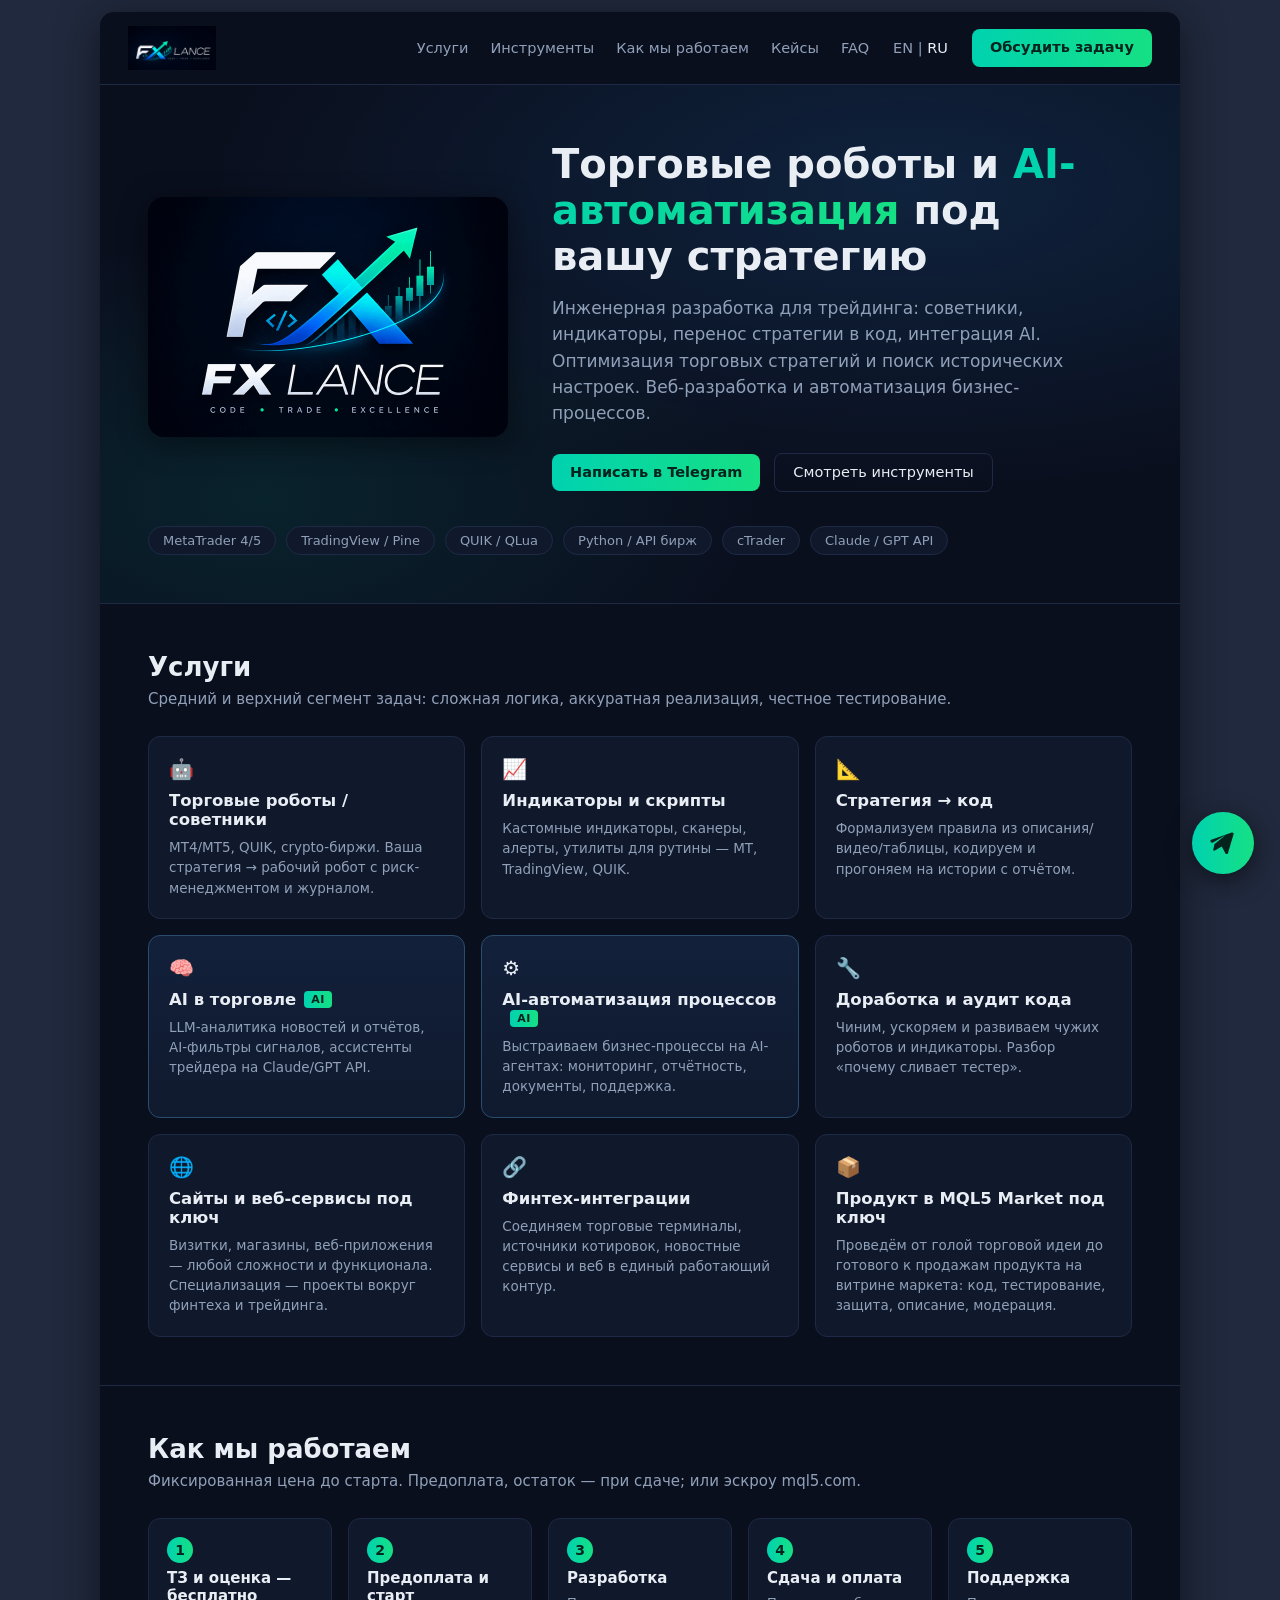
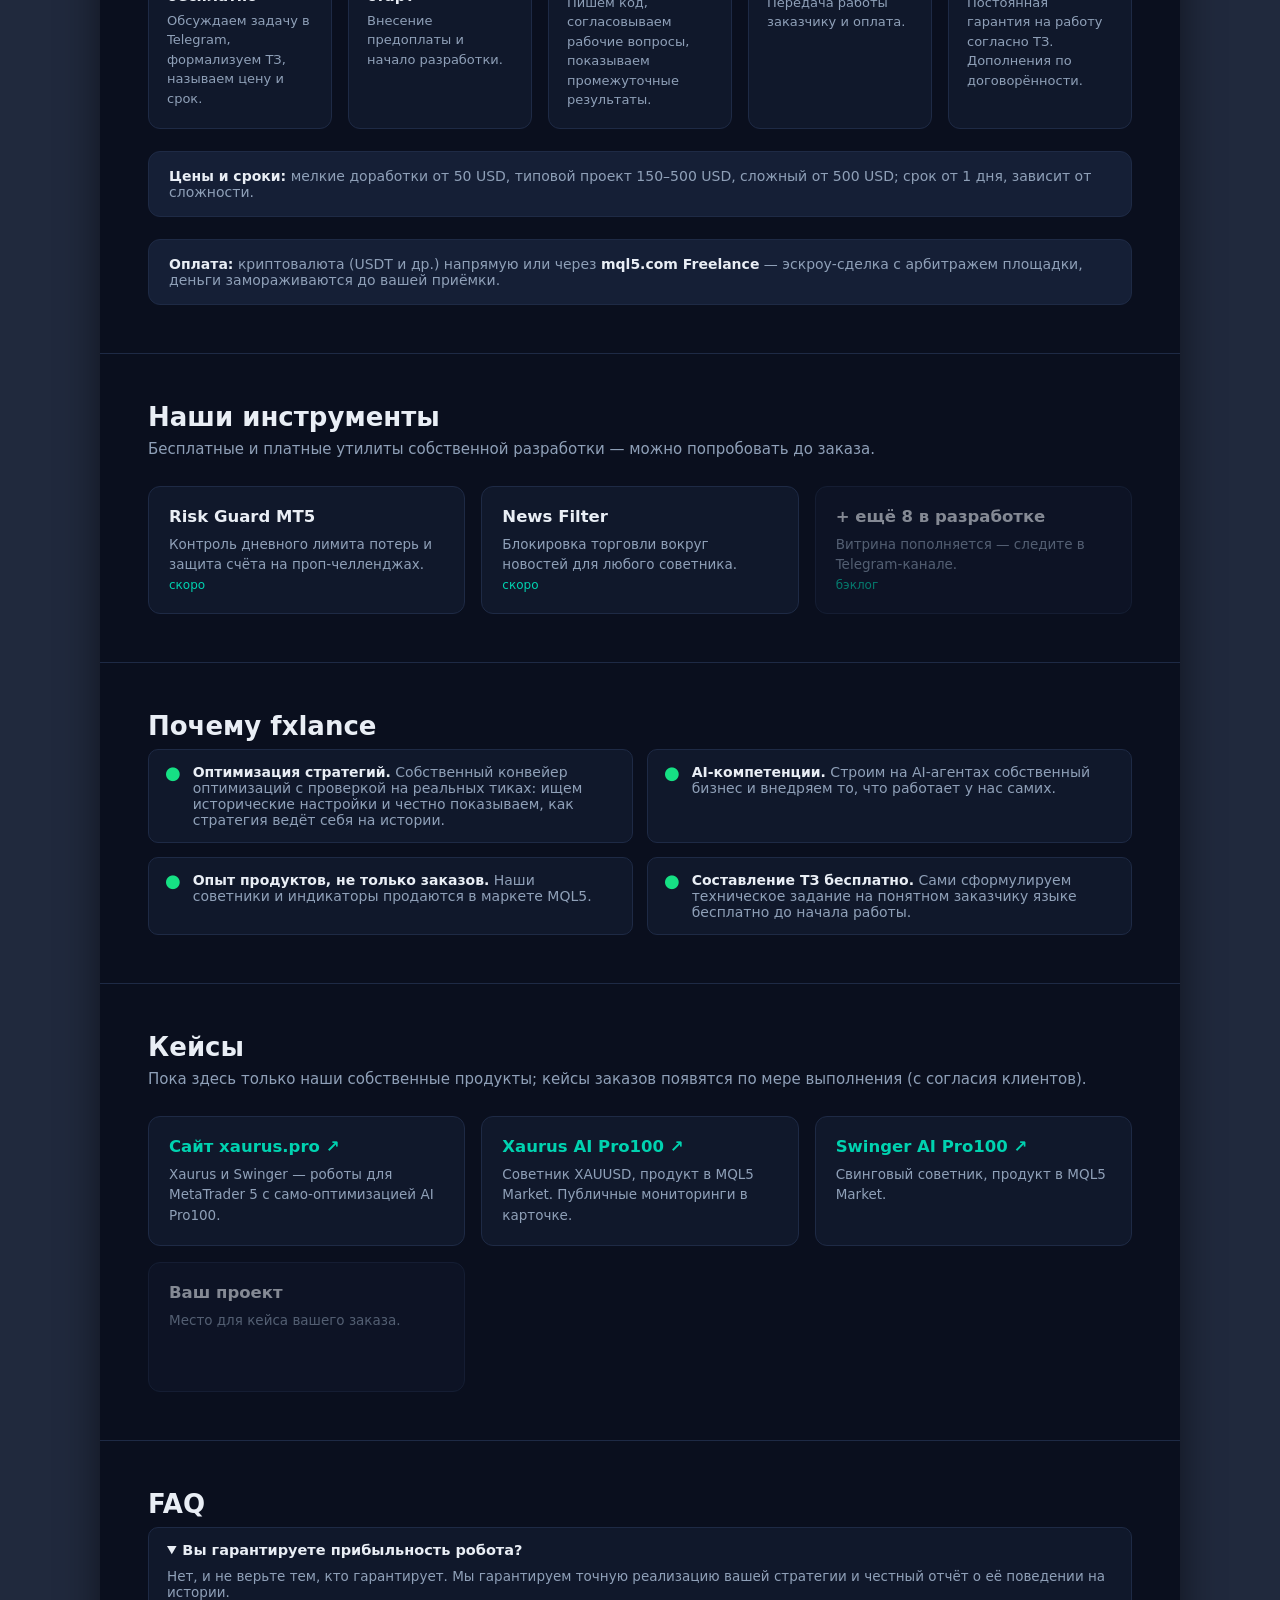
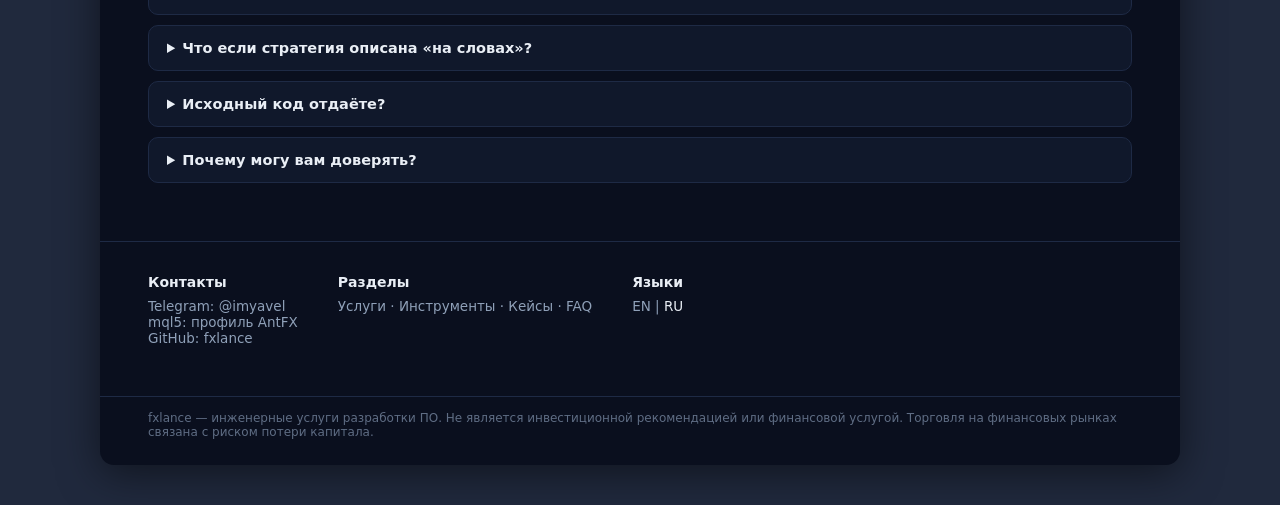
==== ru/index.html @ 9e623f53 "аудит рекламы: «исторические настройки» вместо «прибыльных» (hero, «Почему»), плашка «Цены и сроки» " ====
<!DOCTYPE html>
<html lang="ru">
<head>
<script>try{if(!localStorage.getItem('fxlang'))localStorage.setItem('fxlang','ru')}catch(e){}</script>
<meta charset="utf-8">
<meta name="viewport" content="width=device-width, initial-scale=1">
<title>fxlance — торговые роботы и AI-автоматизация на заказ</title>
<meta name="description" content="Торговые роботы, индикаторы и AI-автоматизация под вашу стратегию: MT4/MT5, TradingView, QUIK, крипто-биржи. Инженерная разработка без обещаний доходности.">
<link rel="canonical" href="https://fxlance.com/ru/">
<link rel="alternate" hreflang="en" href="https://fxlance.com/">
<link rel="alternate" hreflang="ru" href="https://fxlance.com/ru/">
<link rel="alternate" hreflang="x-default" href="https://fxlance.com/">
<meta name="theme-color" content="#0a0f1e">
<meta name="yandex-verification" content="e7edcbcc1769fe52">
<meta name="google-site-verification" content="TstELIMoeyC4cxOtwBai4NsckQEpiSOEqYOMPXTFzWM">

<meta property="og:type" content="website">
<meta property="og:site_name" content="fxlance">
<meta property="og:url" content="https://fxlance.com/ru/">
<meta property="og:title" content="fxlance — торговые роботы и AI-автоматизация на заказ">
<meta property="og:description" content="Торговые роботы, индикаторы и AI-автоматизация под вашу стратегию: MT4/MT5, TradingView, QUIK, крипто-биржи. Инженерная разработка без обещаний доходности.">
<meta property="og:locale" content="ru_RU">
<meta property="og:locale:alternate" content="en_US">
<meta property="og:image" content="https://fxlance.com/assets/og.png">
<meta property="og:image:width" content="1200">
<meta property="og:image:height" content="630">
<meta property="og:image:alt" content="Логотип fxlance — Code • Trade • Excellence">
<meta name="twitter:card" content="summary_large_image">
<meta name="twitter:title" content="fxlance — торговые роботы и AI-автоматизация на заказ">
<meta name="twitter:description" content="Торговые роботы, индикаторы и AI-автоматизация под вашу стратегию: MT4/MT5, TradingView, QUIK, крипто-биржи. Инженерная разработка без обещаний доходности.">
<meta name="twitter:image" content="https://fxlance.com/assets/og.png">

<link rel="icon" href="/favicon.ico" sizes="any">
<link rel="icon" type="image/png" sizes="32x32" href="/assets/favicon-32.png">
<link rel="apple-touch-icon" sizes="180x180" href="/assets/apple-touch-icon.png">
<link rel="stylesheet" href="/css/style.css">
<script type="application/ld+json">
{
 "@context": "https://schema.org",
 "@graph": [
  {
   "@type": "Organization",
   "@id": "https://fxlance.com/#org",
   "name": "fxlance",
   "url": "https://fxlance.com/",
   "logo": "https://fxlance.com/assets/logo_sq.png",
   "sameAs": [
    "https://t.me/imyavel",
    "https://www.mql5.com/en/users/antfx",
    "https://github.com/fxlance"
   ],
   "contactPoint": {
    "@type": "ContactPoint",
    "contactType": "customer support",
    "url": "https://t.me/imyavel",
    "availableLanguage": [
     "en",
     "ru"
    ]
   }
  },
  {
   "@type": "WebSite",
   "@id": "https://fxlance.com/#site",
   "name": "fxlance",
   "url": "https://fxlance.com/ru/",
   "inLanguage": "ru",
   "description": "Торговые роботы, индикаторы и AI-автоматизация под вашу стратегию: MT4/MT5, TradingView, QUIK, крипто-биржи. Инженерная разработка без обещаний доходности.",
   "publisher": {
    "@id": "https://fxlance.com/#org"
   }
  },
  {
   "@type": "FAQPage",
   "mainEntity": [
    {
     "@type": "Question",
     "name": "Вы гарантируете прибыльность робота?",
     "acceptedAnswer": {
      "@type": "Answer",
      "text": "Нет, и не верьте тем, кто гарантирует. Мы гарантируем точную реализацию вашей стратегии и честный отчёт о её поведении на истории."
     }
    },
    {
     "@type": "Question",
     "name": "Что если стратегия описана «на словах»?",
     "acceptedAnswer": {
      "@type": "Answer",
      "text": "Этап формализации входит в бесплатную оценку: превращаем описание в чёткие правила, которые вы подтверждаете до разработки."
     }
    },
    {
     "@type": "Question",
     "name": "Исходный код отдаёте?",
     "acceptedAnswer": {
      "@type": "Answer",
      "text": "В работах по Вашему ТЗ — всегда; в наших готовых продуктах — по договорённости (уточнять заранее)."
     }
    },
    {
     "@type": "Question",
     "name": "Почему могу вам доверять?",
     "acceptedAnswer": {
      "@type": "Answer",
      "text": "Имеется подтверждённая публичная история с отзывами разработки в сервисе mql5.com. Заказы можно проводить через эскроу mql5.com с арбитражем площадки. Плюс публичные продукты в маркете и открытость в телеграм."
     }
    }
   ]
  }
 ]
}
</script>
</head>
<body>

<div class="site">
  <header>
    <a class="logo" href="#top"><img src="/assets/logo_h.png" alt="fxlance" width="400" height="200"></a>
    <nav>
      <a href="#services">Услуги</a>
      <a href="#tools">Инструменты</a>
      <a href="#process">Как мы работаем</a>
      <a href="#cases">Кейсы</a>
      <a href="#faq">FAQ</a>
    </nav>
    <div class="lang"><a href="/" lang="en" hreflang="en">EN</a> | <a class="on" href="/ru/" lang="ru" hreflang="ru">RU</a></div>
    <a class="cta" href="https://t.me/imyavel" target="_blank" rel="noopener">Обсудить задачу</a>
  </header>

  <main>
  <div class="hero" id="top">
    <div class="hrow">
      <img class="hlogo" src="/assets/logo_sq.png" alt="fxlance" width="720" height="480">
      <div>
        <h1>Торговые роботы и <em>AI-автоматизация</em> под вашу стратегию</h1>
        <p>Инженерная разработка для трейдинга: советники, индикаторы, перенос стратегии в код, интеграция AI. Оптимизация торговых стратегий и поиск исторических настроек. Веб-разработка и автоматизация бизнес-процессов.</p>
        <div class="btns">
          <a class="cta" href="https://t.me/imyavel" target="_blank" rel="noopener">Написать в Telegram</a>
          <a class="ghost" href="#tools">Смотреть инструменты</a>
        </div>
      </div>
    </div>
    <div class="plat"><span>MetaTrader 4/5</span><span>TradingView / Pine</span><span>QUIK / QLua</span><span>Python / API бирж</span><span>cTrader</span><span>Claude / GPT API</span></div>
  </div>

  <section id="services">
    <h2>Услуги</h2>
    <p class="sub">Средний и верхний сегмент задач: сложная логика, аккуратная реализация, честное тестирование.</p>
    <div class="grid">
      <div class="card"><span class="ic">🤖</span><h3>Торговые роботы / советники</h3><p>MT4/MT5, QUIK, crypto-биржи. Ваша стратегия → рабочий робот с риск-менеджментом и журналом.</p></div>
      <div class="card"><span class="ic">📈</span><h3>Индикаторы и скрипты</h3><p>Кастомные индикаторы, сканеры, алерты, утилиты для рутины — MT, TradingView, QUIK.</p></div>
      <div class="card"><span class="ic">📐</span><h3>Стратегия → код</h3><p>Формализуем правила из описания/видео/таблицы, кодируем и прогоняем на истории с отчётом.</p></div>
      <div class="card ai"><span class="ic">🧠</span><h3>AI в торговле<span class="tag">AI</span></h3><p>LLM-аналитика новостей и отчётов, AI-фильтры сигналов, ассистенты трейдера на Claude/GPT API.</p></div>
      <div class="card ai"><span class="ic">⚙️</span><h3>AI-автоматизация процессов<span class="tag">AI</span></h3><p>Выстраиваем бизнес-процессы на AI-агентах: мониторинг, отчётность, документы, поддержка.</p></div>
      <div class="card"><span class="ic">🔧</span><h3>Доработка и аудит кода</h3><p>Чиним, ускоряем и развиваем чужих роботов и индикаторы. Разбор «почему сливает тестер».</p></div>
      <div class="card"><span class="ic">🌐</span><h3>Сайты и веб-сервисы под ключ</h3><p>Визитки, магазины, веб-приложения — любой сложности и функционала. Специализация — проекты вокруг финтеха и трейдинга.</p></div>
      <div class="card"><span class="ic">🔗</span><h3>Финтех-интеграции</h3><p>Соединяем торговые терминалы, источники котировок, новостные сервисы и веб в единый работающий контур.</p></div>
      <div class="card"><span class="ic">📦</span><h3>Продукт в MQL5 Market под ключ</h3><p>Проведём от голой торговой идеи до готового к продажам продукта на витрине маркета: код, тестирование, защита, описание, модерация.</p></div>
    </div>
  </section>

  <section id="process">
    <h2>Как мы работаем</h2>
    <p class="sub">Фиксированная цена до старта. Предоплата, остаток — при сдаче; или эскроу mql5.com.</p>
    <div class="steps">
      <div class="step"><span class="n">1</span><b>ТЗ и оценка — бесплатно</b><small>Обсуждаем задачу в Telegram, формализуем ТЗ, называем цену и срок.</small></div>
      <div class="step"><span class="n">2</span><b>Предоплата и старт</b><small>Внесение предоплаты и начало разработки.</small></div>
      <div class="step"><span class="n">3</span><b>Разработка</b><small>Пишем код, согласовываем рабочие вопросы, показываем промежуточные результаты.</small></div>
      <div class="step"><span class="n">4</span><b>Сдача и оплата</b><small>Передача работы заказчику и оплата.</small></div>
      <div class="step"><span class="n">5</span><b>Поддержка</b><small>Постоянная гарантия на работу согласно ТЗ. Дополнения по договорённости.</small></div>
    </div>
    <div class="pay"><b>Цены и сроки:</b> мелкие доработки от 50 USD, типовой проект 150–500 USD, сложный от 500 USD; срок от 1 дня, зависит от сложности.</div>
    <div class="pay"><b>Оплата:</b> криптовалюта (USDT и др.) напрямую или через <b>mql5.com Freelance</b> — эскроу-сделка с арбитражем площадки, деньги замораживаются до вашей приёмки.</div>
  </section>

  <section class="tools" id="tools">
    <h2>Наши инструменты</h2>
    <p class="sub">Бесплатные и платные утилиты собственной разработки — можно попробовать до заказа.</p>
    <div class="grid">
      <div class="card"><h3>Risk Guard MT5</h3><p>Контроль дневного лимита потерь и защита счёта на проп-челленджах.</p><small>скоро</small></div>
      <div class="card"><h3>News Filter</h3><p>Блокировка торговли вокруг новостей для любого советника.</p><small>скоро</small></div>
      <div class="card soon"><h3>+ ещё 8 в разработке</h3><p>Витрина пополняется — следите в Telegram-канале.</p><small>бэклог</small></div>
    </div>
  </section>

  <section id="why">
    <h2>Почему fxlance</h2>
    <div class="why">
      <div><span class="dot">●</span><span><b>Оптимизация стратегий.</b> Собственный конвейер оптимизаций с проверкой на реальных тиках: ищем исторические настройки и честно показываем, как стратегия ведёт себя на истории.</span></div>
      <div><span class="dot">●</span><span><b>AI-компетенции.</b> Строим на AI-агентах собственный бизнес и внедряем то, что работает у нас самих.</span></div>
      <div><span class="dot">●</span><span><b>Опыт продуктов, не только заказов.</b> Наши советники и индикаторы продаются в маркете MQL5.</span></div>
      <div><span class="dot">●</span><span><b>Составление ТЗ бесплатно.</b> Сами сформулируем техническое задание на понятном заказчику языке бесплатно до начала работы.</span></div>
    </div>
  </section>

  <section id="cases">
    <h2>Кейсы</h2>
    <p class="sub">Пока здесь только наши собственные продукты; кейсы заказов появятся по мере выполнения (с согласия клиентов).</p>
    <div class="grid">
      <div class="card"><h3><a href="https://xaurus.pro/" target="_blank" rel="noopener">Сайт xaurus.pro ↗</a></h3><p>Xaurus и Swinger — роботы для MetaTrader 5 с само-оптимизацией AI Pro100.</p></div>
      <div class="card"><h3><a href="https://www.mql5.com/ru/market/product/187610" target="_blank" rel="noopener">Xaurus AI Pro100 ↗</a></h3><p>Советник XAUUSD, продукт в MQL5 Market. Публичные мониторинги в карточке.</p></div>
      <div class="card"><h3><a href="https://www.mql5.com/ru/market/product/187748" target="_blank" rel="noopener">Swinger AI Pro100 ↗</a></h3><p>Свинговый советник, продукт в MQL5 Market.</p></div>
      <div class="card soon"><h3>Ваш проект</h3><p>Место для кейса вашего заказа.</p></div>
    </div>
  </section>

  <section class="faq" id="faq">
    <h2>FAQ</h2>
    <details open><summary>Вы гарантируете прибыльность робота?</summary><p>Нет, и не верьте тем, кто гарантирует. Мы гарантируем точную реализацию вашей стратегии и честный отчёт о её поведении на истории.</p></details>
    <details><summary>Что если стратегия описана «на словах»?</summary><p>Этап формализации входит в бесплатную оценку: превращаем описание в чёткие правила, которые вы подтверждаете до разработки.</p></details>
    <details><summary>Исходный код отдаёте?</summary><p>В работах по Вашему ТЗ — всегда; в наших готовых продуктах — по договорённости (уточнять заранее).</p></details>
    <details><summary>Почему могу вам доверять?</summary><p>Имеется подтверждённая публичная история с отзывами разработки <a href="https://www.mql5.com/ru/users/antfx/feedbacks" target="_blank" rel="noopener">в сервисе mql5.com</a>. Заказы можно проводить через эскроу mql5.com с арбитражем площадки. Плюс публичные продукты в маркете и открытость в <a href="https://t.me/imyavel" target="_blank" rel="noopener">телеграм</a>.</p></details>
  </section>
  </main>

  <footer>
    <div><b>Контакты</b>Telegram: <a href="https://t.me/imyavel" target="_blank" rel="noopener">@imyavel</a><br>mql5: <a href="https://www.mql5.com/ru/users/antfx" target="_blank" rel="noopener">профиль AntFX</a><br>GitHub: <a href="https://github.com/fxlance" target="_blank" rel="noopener">fxlance</a></div>
    <div><b>Разделы</b><a href="#services">Услуги</a> · <a href="#tools">Инструменты</a> · <a href="#cases">Кейсы</a> · <a href="#faq">FAQ</a></div>
    <div><b>Языки</b><span class="lang"><a href="/" lang="en" hreflang="en">EN</a> | <a class="on" href="/ru/" lang="ru" hreflang="ru">RU</a></span></div>
  </footer>
  <div class="disc">fxlance — инженерные услуги разработки ПО. Не является инвестиционной рекомендацией или финансовой услугой. Торговля на финансовых рынках связана с риском потери капитала.</div>
</div>

<div class="chatpop" id="chatpop" hidden>
  <span class="x" id="chatx">✕</span>
  <b>Обсудить задачу</b>
  <p>Опишите, что хотите автоматизировать, — ответим в Telegram в течение дня. ТЗ и оценка бесплатны.</p>
  <a class="cta" href="https://t.me/imyavel" target="_blank" rel="noopener">Открыть Telegram — @imyavel</a>
</div>
<button type="button" class="chatfab" id="chatfab" aria-label="Написать в Telegram">
  <svg viewBox="0 0 24 24" xmlns="http://www.w3.org/2000/svg"><path d="M2.7 11.2c-1-.4-.9-1.6.1-1.9L20.4 3c.9-.3 1.8.5 1.5 1.4l-4.8 16.3c-.3 1-1.6 1.1-2.1.2l-3.2-5.8-5.9 3.4c-.7.4-1.6-.2-1.4-1l1.1-4.6 9.6-7.7-11.2 6.5-2.3-.5z"/></svg>
</button>
<script>
  var f=document.getElementById('chatfab'),p=document.getElementById('chatpop');
  f.addEventListener('click',function(){p.hidden=!p.hidden});
  document.getElementById('chatx').addEventListener('click',function(){p.hidden=true});
  Array.prototype.forEach.call(document.querySelectorAll('.lang a'),function(a){a.addEventListener('click',function(){try{localStorage.setItem('fxlang',a.hreflang)}catch(e){}a.href=a.getAttribute('href').split('#')[0]+location.hash})});
</script>

<!-- Yandex.Metrika counter -->
<script>
    (function(m,e,t,r,i,k,a){
        m[i]=m[i]||function(){(m[i].a=m[i].a||[]).push(arguments)};
        m[i].l=1*new Date();
        for (var j = 0; j < document.scripts.length; j++) {if (document.scripts[j].src === r) { return; }}
        k=e.createElement(t),a=e.getElementsByTagName(t)[0],k.async=1,k.src=r,a.parentNode.insertBefore(k,a)
    })(window, document, 'script', 'https://mc.yandex.ru/metrika/tag.js', 'ym');

    ym(112996992, 'init', {clickmap:true, trackLinks:true, accurateTrackBounce:true, webvisor:true});
</script>
<noscript><div><img class="ympx" src="https://mc.yandex.ru/watch/112996992" alt="" width="1" height="1"></div></noscript>
<!-- /Yandex.Metrika counter -->

</body>
</html>
---- css/style.css ----
:root{
  --bg:#0a0f1e; --panel:#10182b; --panel2:#151f36; --line:#1e2a45;
  --txt:#e9eef5; --mut:#8fa0b8; --cyan:#00d2b0; --green:#16e084; --blue:#2e9bff;
  --grad:linear-gradient(90deg,#00d2b0,#16e084);
}
*{box-sizing:border-box}
html{scroll-behavior:smooth}
body{margin:0;background:#20293d;font-family:'Segoe UI',system-ui,sans-serif;overflow-x:hidden}
img{max-width:100%}

.site{max-width:1080px;margin:12px auto 40px;background:var(--bg);color:var(--txt);border-radius:14px;overflow:hidden;box-shadow:0 8px 40px rgba(0,0,0,.5)}

header{display:flex;align-items:center;gap:24px;padding:14px 28px;border-bottom:1px solid var(--line)}
header img{height:44px;width:auto;display:block}
header .logo{display:block;line-height:0}
nav{display:flex;gap:22px;margin-left:auto;font-size:14.5px;color:var(--mut)}
nav a{color:var(--mut);text-decoration:none}
nav a:hover{color:var(--txt)}
.lang{white-space:nowrap}
.lang a{color:var(--mut);text-decoration:none}
.lang a.on{color:var(--txt)}
header .lang{font-size:14.5px;color:var(--mut)}
header .lang a:hover{color:var(--txt)}
.cta{display:inline-block;background:var(--grad);color:#04231c;font-weight:700;border:none;border-radius:8px;padding:10px 18px;font-size:14.5px;line-height:1.2;cursor:pointer;white-space:nowrap;text-decoration:none;font-family:inherit}
.cta:hover{filter:brightness(1.06)}

.hero{padding:56px 48px 48px;background:
  radial-gradient(700px 300px at 75% 20%,rgba(46,155,255,.14),transparent),
  radial-gradient(500px 260px at 15% 80%,rgba(0,210,176,.10),transparent);
  scroll-margin-top:0}
.hrow{display:flex;gap:44px;align-items:center}
.hlogo{width:360px;max-width:38%;height:auto;border-radius:16px;box-shadow:0 6px 30px rgba(0,0,0,.45)}
.hero h1{font-size:40px;line-height:1.15;margin:0 0 16px;max-width:640px}
.hero h1 em{font-style:normal;background:var(--grad);-webkit-background-clip:text;background-clip:text;color:transparent}
.hero p{color:var(--mut);font-size:17px;max-width:560px;margin:0 0 26px;line-height:1.55}
.hero .btns{display:flex;gap:14px;align-items:center}
.ghost{display:inline-block;background:none;border:1px solid var(--line);color:var(--txt);border-radius:8px;padding:10px 18px;font-size:14.5px;line-height:1.2;cursor:pointer;text-decoration:none;font-family:inherit}
.ghost:hover{border-color:var(--cyan);color:var(--cyan)}
.plat{display:flex;gap:10px;margin-top:34px;flex-wrap:wrap}
.plat span{border:1px solid var(--line);background:var(--panel);color:var(--mut);border-radius:999px;padding:6px 14px;font-size:13px}

section{padding:48px;border-top:1px solid var(--line);scroll-margin-top:8px}
h2{font-size:26px;margin:0 0 8px}
.sub{color:var(--mut);font-size:15px;margin:0 0 28px}
.grid{display:grid;grid-template-columns:repeat(3,1fr);gap:16px}
.card{background:var(--panel);border:1px solid var(--line);border-radius:12px;padding:20px}
.card h3{font-size:16.5px;margin:0 0 8px}
.card p{color:var(--mut);font-size:13.5px;margin:0;line-height:1.5}
.card .ic{font-size:20px;margin-bottom:10px;display:block}
.card h3 a{color:var(--cyan);text-decoration:none}
.card.ai{border-color:#2a4d6e;background:linear-gradient(180deg,#12203a,#101a2e)}
.tag{display:inline-block;font-size:11px;font-weight:700;letter-spacing:.5px;color:#04231c;background:var(--grad);border-radius:4px;padding:2px 7px;margin-left:8px;vertical-align:2px}

.steps{display:grid;grid-template-columns:repeat(5,1fr);gap:16px}
.step{background:var(--panel);border:1px solid var(--line);border-radius:12px;padding:18px}
.step b{display:block;font-size:15px;margin:6px 0 6px}
.step small{color:var(--mut);font-size:13px;line-height:1.5;display:block}
.n{width:26px;height:26px;border-radius:50%;background:var(--grad);color:#04231c;font-weight:800;font-size:14px;display:flex;align-items:center;justify-content:center}
.pay{margin-top:22px;background:var(--panel2);border:1px solid var(--line);border-radius:12px;padding:16px 20px;font-size:14px;color:var(--mut)}
.pay b{color:var(--txt)}

.tools .card small{color:var(--cyan);font-size:12px}
.soon{opacity:.55}

.why{display:grid;grid-template-columns:repeat(2,1fr);gap:14px}
.why div{display:flex;gap:12px;align-items:flex-start;background:var(--panel);border:1px solid var(--line);border-radius:10px;padding:14px 16px;font-size:14px;color:var(--mut)}
.why b{color:var(--txt)}
.why .dot{color:var(--green);font-size:18px;line-height:1}

.faq details{border:1px solid var(--line);border-radius:10px;background:var(--panel);margin-bottom:10px;padding:14px 18px;font-size:14.5px}
.faq summary{cursor:pointer;font-weight:600}
.faq p{color:var(--mut);font-size:13.5px;margin:10px 0 0}
.faq a{color:var(--cyan)}

footer{padding:32px 48px;border-top:1px solid var(--line);display:flex;gap:40px;flex-wrap:wrap;color:var(--mut);font-size:13.5px}
footer b{color:var(--txt);display:block;margin-bottom:8px;font-size:14px}
footer a{color:var(--mut);text-decoration:none;border-bottom:1px solid transparent}
footer a:hover{color:var(--cyan);border-bottom-color:var(--cyan)}
.disc{margin-top:18px;font-size:12px;color:#5f6d84;border-top:1px solid var(--line);padding:14px 48px 26px}

.chatfab{position:fixed;right:26px;bottom:26px;width:62px;height:62px;border-radius:50%;background:var(--grad);display:flex;align-items:center;justify-content:center;cursor:pointer;border:none;box-shadow:0 6px 24px rgba(0,0,0,.55);z-index:60}
.chatfab:hover{transform:scale(1.06)}
.chatfab svg{width:28px;height:28px;fill:#04231c;margin-left:-3px}
.chatpop{position:fixed;right:26px;bottom:102px;width:290px;background:var(--panel2);border:1px solid var(--line);border-radius:14px;padding:20px;z-index:60;box-shadow:0 10px 40px rgba(0,0,0,.6);color:var(--txt)}
.chatpop b{font-size:15.5px}
.chatpop p{color:var(--mut);font-size:13.5px;margin:8px 0 14px;line-height:1.5}
.chatpop a.cta{display:block;text-align:center;text-decoration:none}
.chatpop .x{position:absolute;top:10px;right:14px;color:var(--mut);cursor:pointer;font-size:16px}

.ympx{position:absolute;left:-9999px}

@media (min-width:761px){
  #cases .grid{grid-auto-rows:1fr}
}
@media (max-width:1120px){
  .site{margin:12px 12px 40px}
}
@media (max-width:980px){
  .grid{grid-template-columns:repeat(2,1fr)}
  .steps{grid-template-columns:repeat(2,1fr)}
  .hero{padding:44px 32px 36px}
  section{padding:36px 32px}
  footer{padding:28px 32px}
  .disc{padding:14px 32px 24px}
  .hero h1{font-size:34px}
}
@media (max-width:860px){
  nav{display:none}
  header .lang{margin-left:auto}
  header .lang+.cta{margin-left:0}
}
@media (max-width:760px){
  .site{margin:0;border-radius:0}
  header{padding:12px 16px;gap:12px}
  header img{height:34px}
  nav{display:none}
  header .lang{margin-left:auto;font-size:14px}
  header .lang+.cta{margin-left:0}
  .cta{margin-left:auto;padding:9px 14px;font-size:14px}
  .hero{padding:28px 16px 30px}
  .hrow{flex-direction:column;align-items:flex-start;gap:22px}
  .hlogo{width:240px;max-width:72%}
  .hero h1{font-size:27px}
  .hero p{font-size:15.5px}
  .hero .btns{flex-wrap:wrap}
  .hero .btns .cta{margin-left:0}
  .plat{margin-top:26px}
  section{padding:30px 16px}
  h2{font-size:22px}
  .grid,.steps,.why{grid-template-columns:1fr}
  footer{padding:24px 16px;gap:22px}
  .disc{padding:14px 16px 88px}
  .chatfab{right:16px;bottom:16px;width:54px;height:54px}
  .chatfab svg{width:25px;height:25px}
  .chatpop{right:16px;bottom:82px;width:min(290px,calc(100vw - 32px))}
}
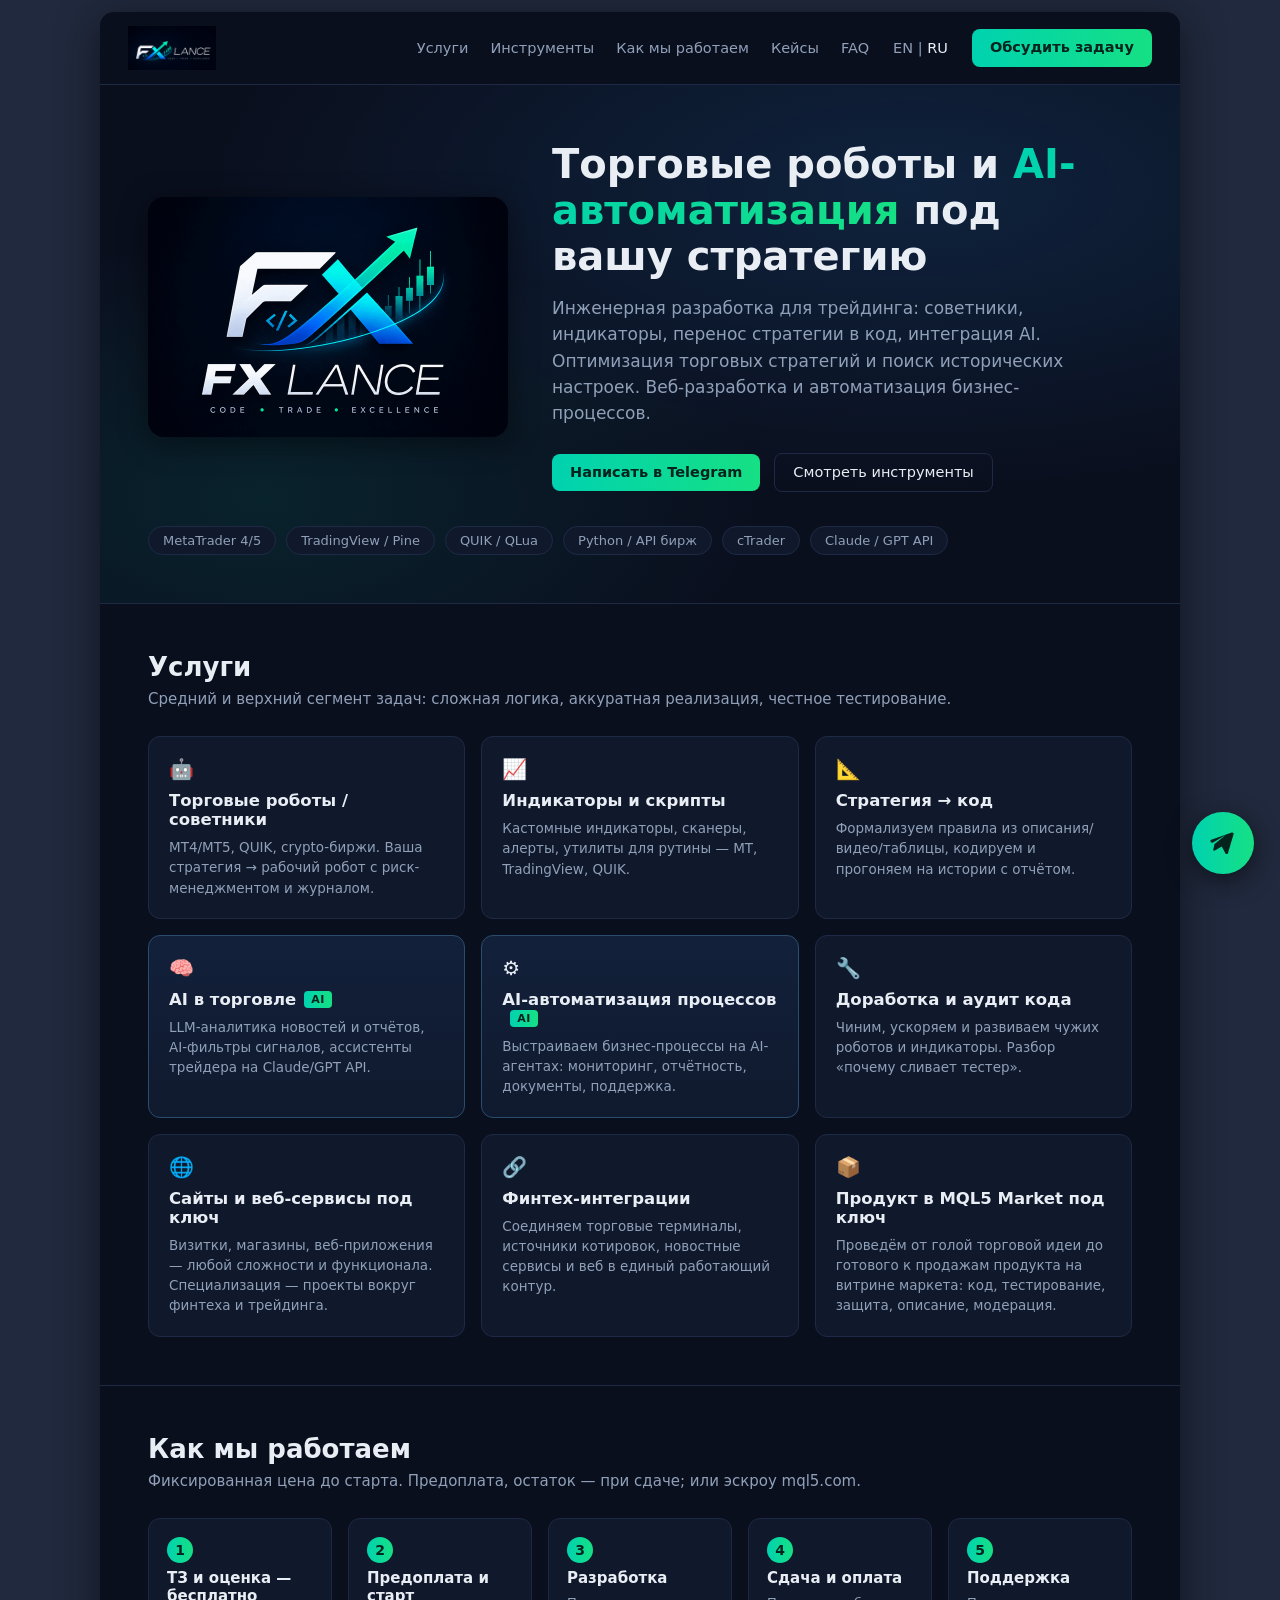
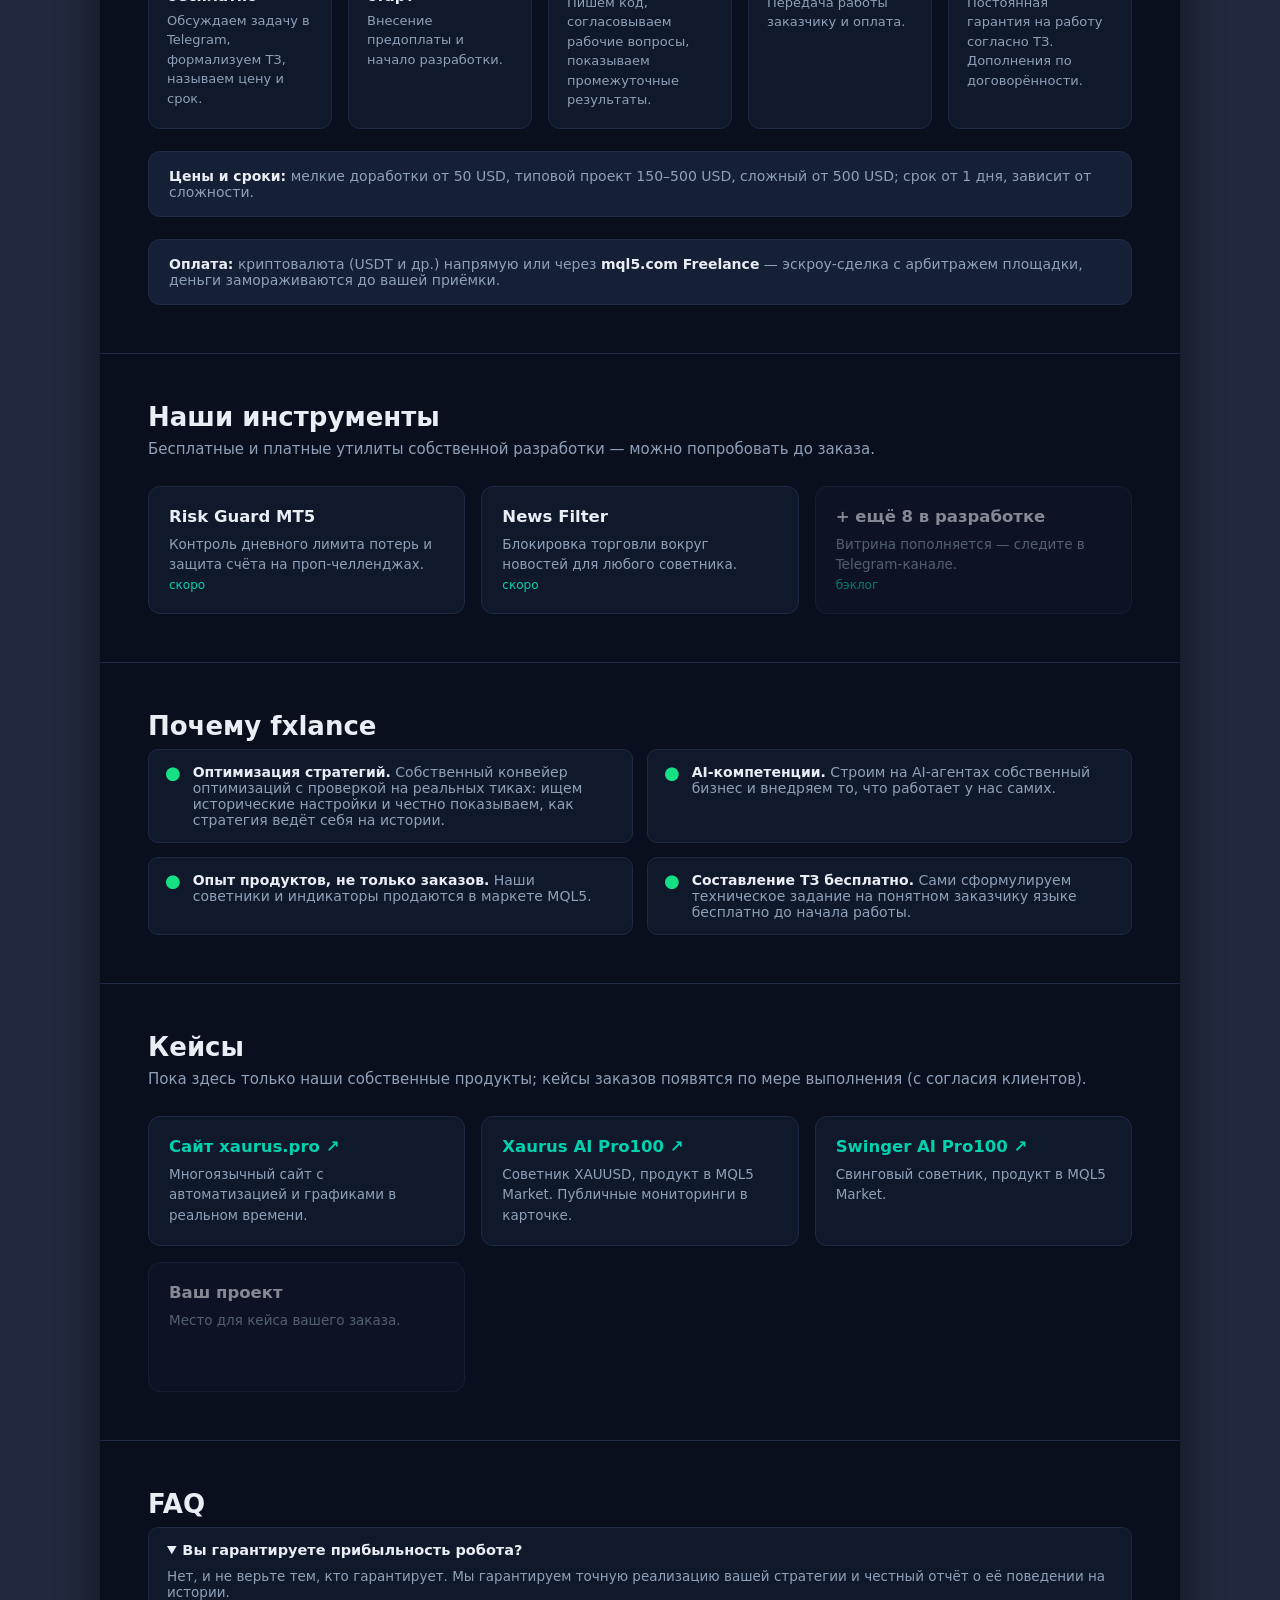
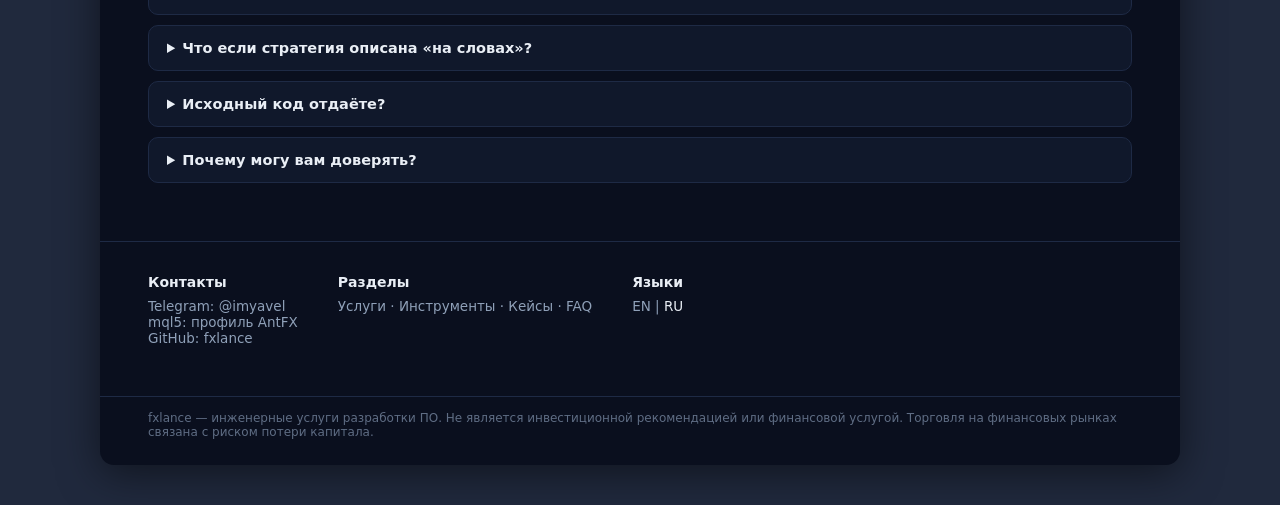
==== commit d1a18b94: "кейсы: описание сайта xaurus.pro — многоязычный сайт с автоматизацией и графиками в реальном времени" ====
--- a/ru/index.html
+++ b/ru/index.html
@@ -197,7 +197,7 @@
     <h2>Кейсы</h2>
     <p class="sub">Пока здесь только наши собственные продукты; кейсы заказов появятся по мере выполнения (с согласия клиентов).</p>
     <div class="grid">
-      <div class="card"><h3><a href="https://xaurus.pro/" target="_blank" rel="noopener">Сайт xaurus.pro ↗</a></h3><p>Xaurus и Swinger — роботы для MetaTrader 5 с само-оптимизацией AI Pro100.</p></div>
+      <div class="card"><h3><a href="https://xaurus.pro/" target="_blank" rel="noopener">Сайт xaurus.pro ↗</a></h3><p>Многоязычный сайт с автоматизацией и графиками в реальном времени.</p></div>
       <div class="card"><h3><a href="https://www.mql5.com/ru/market/product/187610" target="_blank" rel="noopener">Xaurus AI Pro100 ↗</a></h3><p>Советник XAUUSD, продукт в MQL5 Market. Публичные мониторинги в карточке.</p></div>
       <div class="card"><h3><a href="https://www.mql5.com/ru/market/product/187748" target="_blank" rel="noopener">Swinger AI Pro100 ↗</a></h3><p>Свинговый советник, продукт в MQL5 Market.</p></div>
       <div class="card soon"><h3>Ваш проект</h3><p>Место для кейса вашего заказа.</p></div>
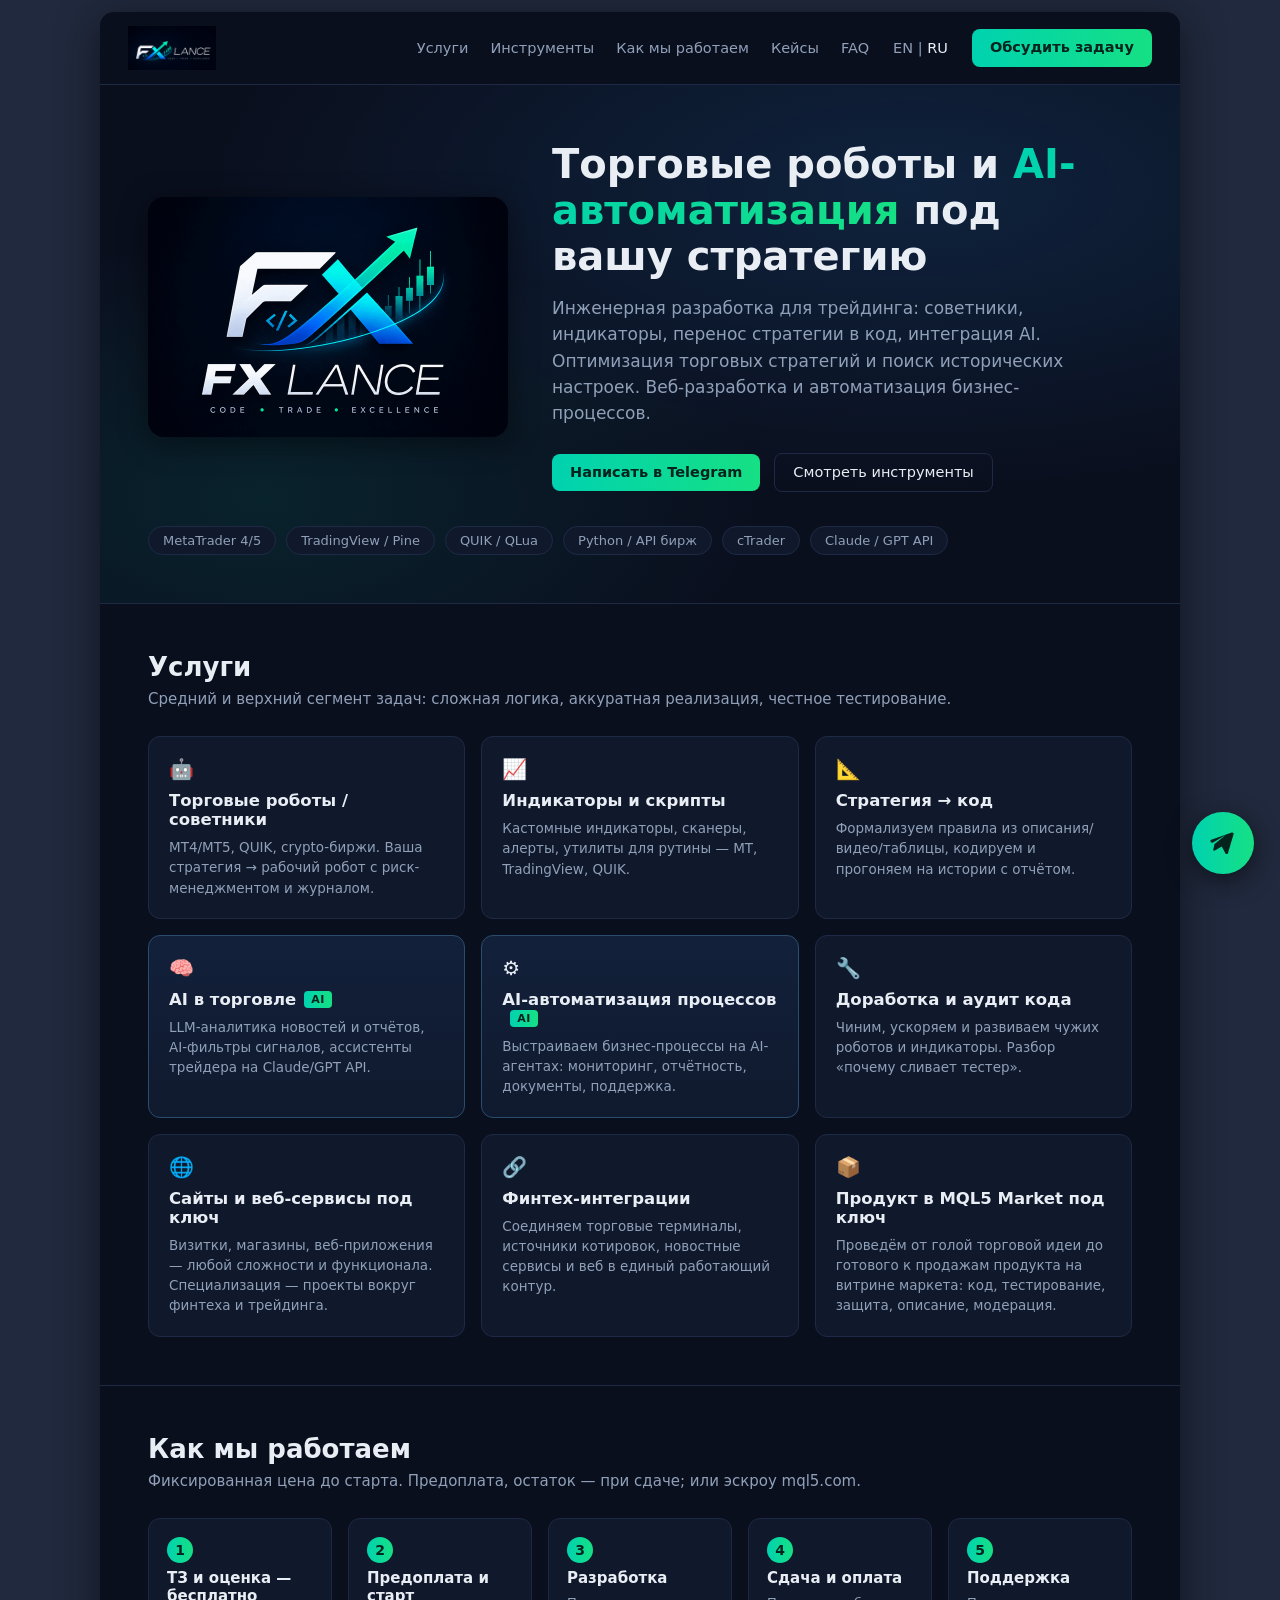
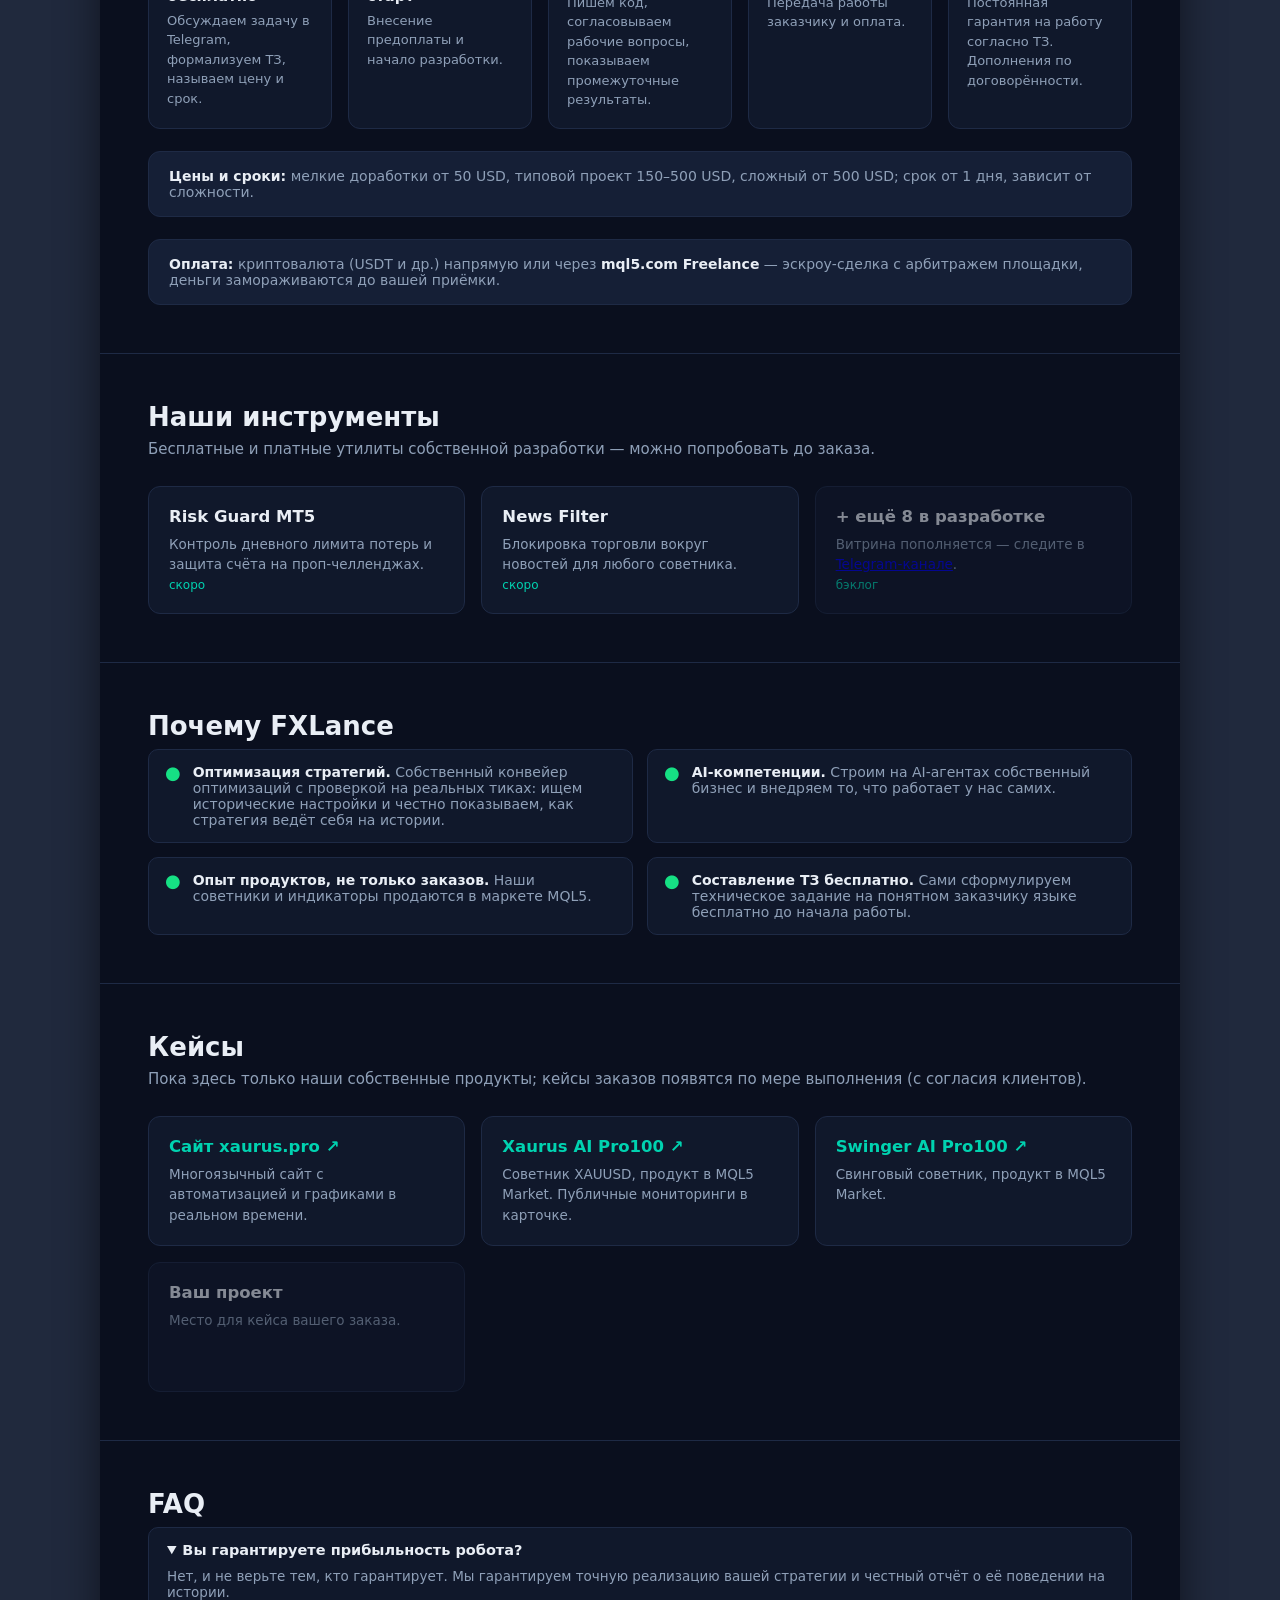
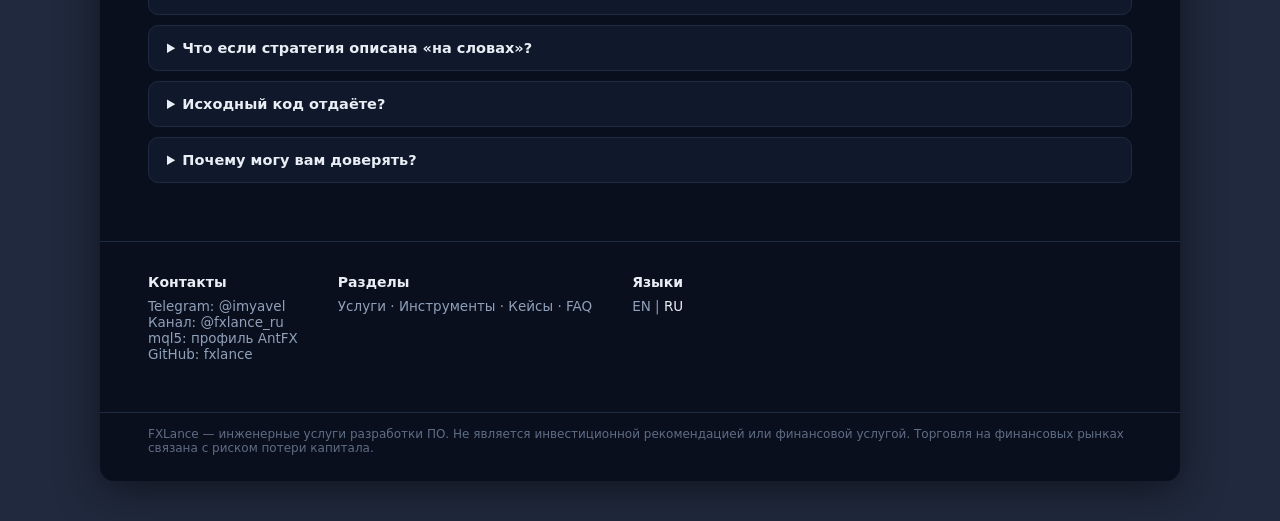
==== commit 20ee5527: "Telegram-каналы @fxlance_ru / @fxlance_en: ссылка в карточке «+8 в разработке», строка «Канал»/«Chan" ====
--- a/ru/index.html
+++ b/ru/index.html
@@ -4,7 +4,7 @@
 <script>try{if(!localStorage.getItem('fxlang'))localStorage.setItem('fxlang','ru')}catch(e){}</script>
 <meta charset="utf-8">
 <meta name="viewport" content="width=device-width, initial-scale=1">
-<title>fxlance — торговые роботы и AI-автоматизация на заказ</title>
+<title>FXLance — торговые роботы и AI-автоматизация на заказ</title>
 <meta name="description" content="Торговые роботы, индикаторы и AI-автоматизация под вашу стратегию: MT4/MT5, TradingView, QUIK, крипто-биржи. Инженерная разработка без обещаний доходности.">
 <link rel="canonical" href="https://fxlance.com/ru/">
 <link rel="alternate" hreflang="en" href="https://fxlance.com/">
@@ -15,18 +15,18 @@
 <meta name="google-site-verification" content="TstELIMoeyC4cxOtwBai4NsckQEpiSOEqYOMPXTFzWM">
 
 <meta property="og:type" content="website">
-<meta property="og:site_name" content="fxlance">
+<meta property="og:site_name" content="FXLance">
 <meta property="og:url" content="https://fxlance.com/ru/">
-<meta property="og:title" content="fxlance — торговые роботы и AI-автоматизация на заказ">
+<meta property="og:title" content="FXLance — торговые роботы и AI-автоматизация на заказ">
 <meta property="og:description" content="Торговые роботы, индикаторы и AI-автоматизация под вашу стратегию: MT4/MT5, TradingView, QUIK, крипто-биржи. Инженерная разработка без обещаний доходности.">
 <meta property="og:locale" content="ru_RU">
 <meta property="og:locale:alternate" content="en_US">
 <meta property="og:image" content="https://fxlance.com/assets/og.png">
 <meta property="og:image:width" content="1200">
 <meta property="og:image:height" content="630">
-<meta property="og:image:alt" content="Логотип fxlance — Code • Trade • Excellence">
+<meta property="og:image:alt" content="Логотип FXLance — Code • Trade • Excellence">
 <meta name="twitter:card" content="summary_large_image">
-<meta name="twitter:title" content="fxlance — торговые роботы и AI-автоматизация на заказ">
+<meta name="twitter:title" content="FXLance — торговые роботы и AI-автоматизация на заказ">
 <meta name="twitter:description" content="Торговые роботы, индикаторы и AI-автоматизация под вашу стратегию: MT4/MT5, TradingView, QUIK, крипто-биржи. Инженерная разработка без обещаний доходности.">
 <meta name="twitter:image" content="https://fxlance.com/assets/og.png">
 
@@ -41,11 +41,13 @@
   {
    "@type": "Organization",
    "@id": "https://fxlance.com/#org",
-   "name": "fxlance",
+   "name": "FXLance",
    "url": "https://fxlance.com/",
    "logo": "https://fxlance.com/assets/logo_sq.png",
    "sameAs": [
     "https://t.me/imyavel",
+    "https://t.me/fxlance_ru",
+    "https://t.me/fxlance_en",
     "https://www.mql5.com/en/users/antfx",
     "https://github.com/fxlance"
    ],
@@ -62,7 +64,7 @@
   {
    "@type": "WebSite",
    "@id": "https://fxlance.com/#site",
-   "name": "fxlance",
+   "name": "FXLance",
    "url": "https://fxlance.com/ru/",
    "inLanguage": "ru",
    "description": "Торговые роботы, индикаторы и AI-автоматизация под вашу стратегию: MT4/MT5, TradingView, QUIK, крипто-биржи. Инженерная разработка без обещаний доходности.",
@@ -115,7 +117,7 @@
 
 <div class="site">
   <header>
-    <a class="logo" href="#top"><img src="/assets/logo_h.png" alt="fxlance" width="400" height="200"></a>
+    <a class="logo" href="#top"><img src="/assets/logo_h.png" alt="FXLance" width="400" height="200"></a>
     <nav>
       <a href="#services">Услуги</a>
       <a href="#tools">Инструменты</a>
@@ -130,7 +132,7 @@
   <main>
   <div class="hero" id="top">
     <div class="hrow">
-      <img class="hlogo" src="/assets/logo_sq.png" alt="fxlance" width="720" height="480">
+      <img class="hlogo" src="/assets/logo_sq.png" alt="FXLance" width="720" height="480">
       <div>
         <h1>Торговые роботы и <em>AI-автоматизация</em> под вашу стратегию</h1>
         <p>Инженерная разработка для трейдинга: советники, индикаторы, перенос стратегии в код, интеграция AI. Оптимизация торговых стратегий и поиск исторических настроек. Веб-разработка и автоматизация бизнес-процессов.</p>
@@ -179,12 +181,12 @@
     <div class="grid">
       <div class="card"><h3>Risk Guard MT5</h3><p>Контроль дневного лимита потерь и защита счёта на проп-челленджах.</p><small>скоро</small></div>
       <div class="card"><h3>News Filter</h3><p>Блокировка торговли вокруг новостей для любого советника.</p><small>скоро</small></div>
-      <div class="card soon"><h3>+ ещё 8 в разработке</h3><p>Витрина пополняется — следите в Telegram-канале.</p><small>бэклог</small></div>
+      <div class="card soon"><h3>+ ещё 8 в разработке</h3><p>Витрина пополняется — следите в <a href="https://t.me/fxlance_ru" target="_blank" rel="noopener">Telegram-канале</a>.</p><small>бэклог</small></div>
     </div>
   </section>
 
   <section id="why">
-    <h2>Почему fxlance</h2>
+    <h2>Почему FXLance</h2>
     <div class="why">
       <div><span class="dot">●</span><span><b>Оптимизация стратегий.</b> Собственный конвейер оптимизаций с проверкой на реальных тиках: ищем исторические настройки и честно показываем, как стратегия ведёт себя на истории.</span></div>
       <div><span class="dot">●</span><span><b>AI-компетенции.</b> Строим на AI-агентах собственный бизнес и внедряем то, что работает у нас самих.</span></div>
@@ -214,11 +216,11 @@
   </main>
 
   <footer>
-    <div><b>Контакты</b>Telegram: <a href="https://t.me/imyavel" target="_blank" rel="noopener">@imyavel</a><br>mql5: <a href="https://www.mql5.com/ru/users/antfx" target="_blank" rel="noopener">профиль AntFX</a><br>GitHub: <a href="https://github.com/fxlance" target="_blank" rel="noopener">fxlance</a></div>
+    <div><b>Контакты</b>Telegram: <a href="https://t.me/imyavel" target="_blank" rel="noopener">@imyavel</a><br>Канал: <a href="https://t.me/fxlance_ru" target="_blank" rel="noopener">@fxlance_ru</a><br>mql5: <a href="https://www.mql5.com/ru/users/antfx" target="_blank" rel="noopener">профиль AntFX</a><br>GitHub: <a href="https://github.com/fxlance" target="_blank" rel="noopener">fxlance</a></div>
     <div><b>Разделы</b><a href="#services">Услуги</a> · <a href="#tools">Инструменты</a> · <a href="#cases">Кейсы</a> · <a href="#faq">FAQ</a></div>
     <div><b>Языки</b><span class="lang"><a href="/" lang="en" hreflang="en">EN</a> | <a class="on" href="/ru/" lang="ru" hreflang="ru">RU</a></span></div>
   </footer>
-  <div class="disc">fxlance — инженерные услуги разработки ПО. Не является инвестиционной рекомендацией или финансовой услугой. Торговля на финансовых рынках связана с риском потери капитала.</div>
+  <div class="disc">FXLance — инженерные услуги разработки ПО. Не является инвестиционной рекомендацией или финансовой услугой. Торговля на финансовых рынках связана с риском потери капитала.</div>
 </div>
 
 <div class="chatpop" id="chatpop" hidden>
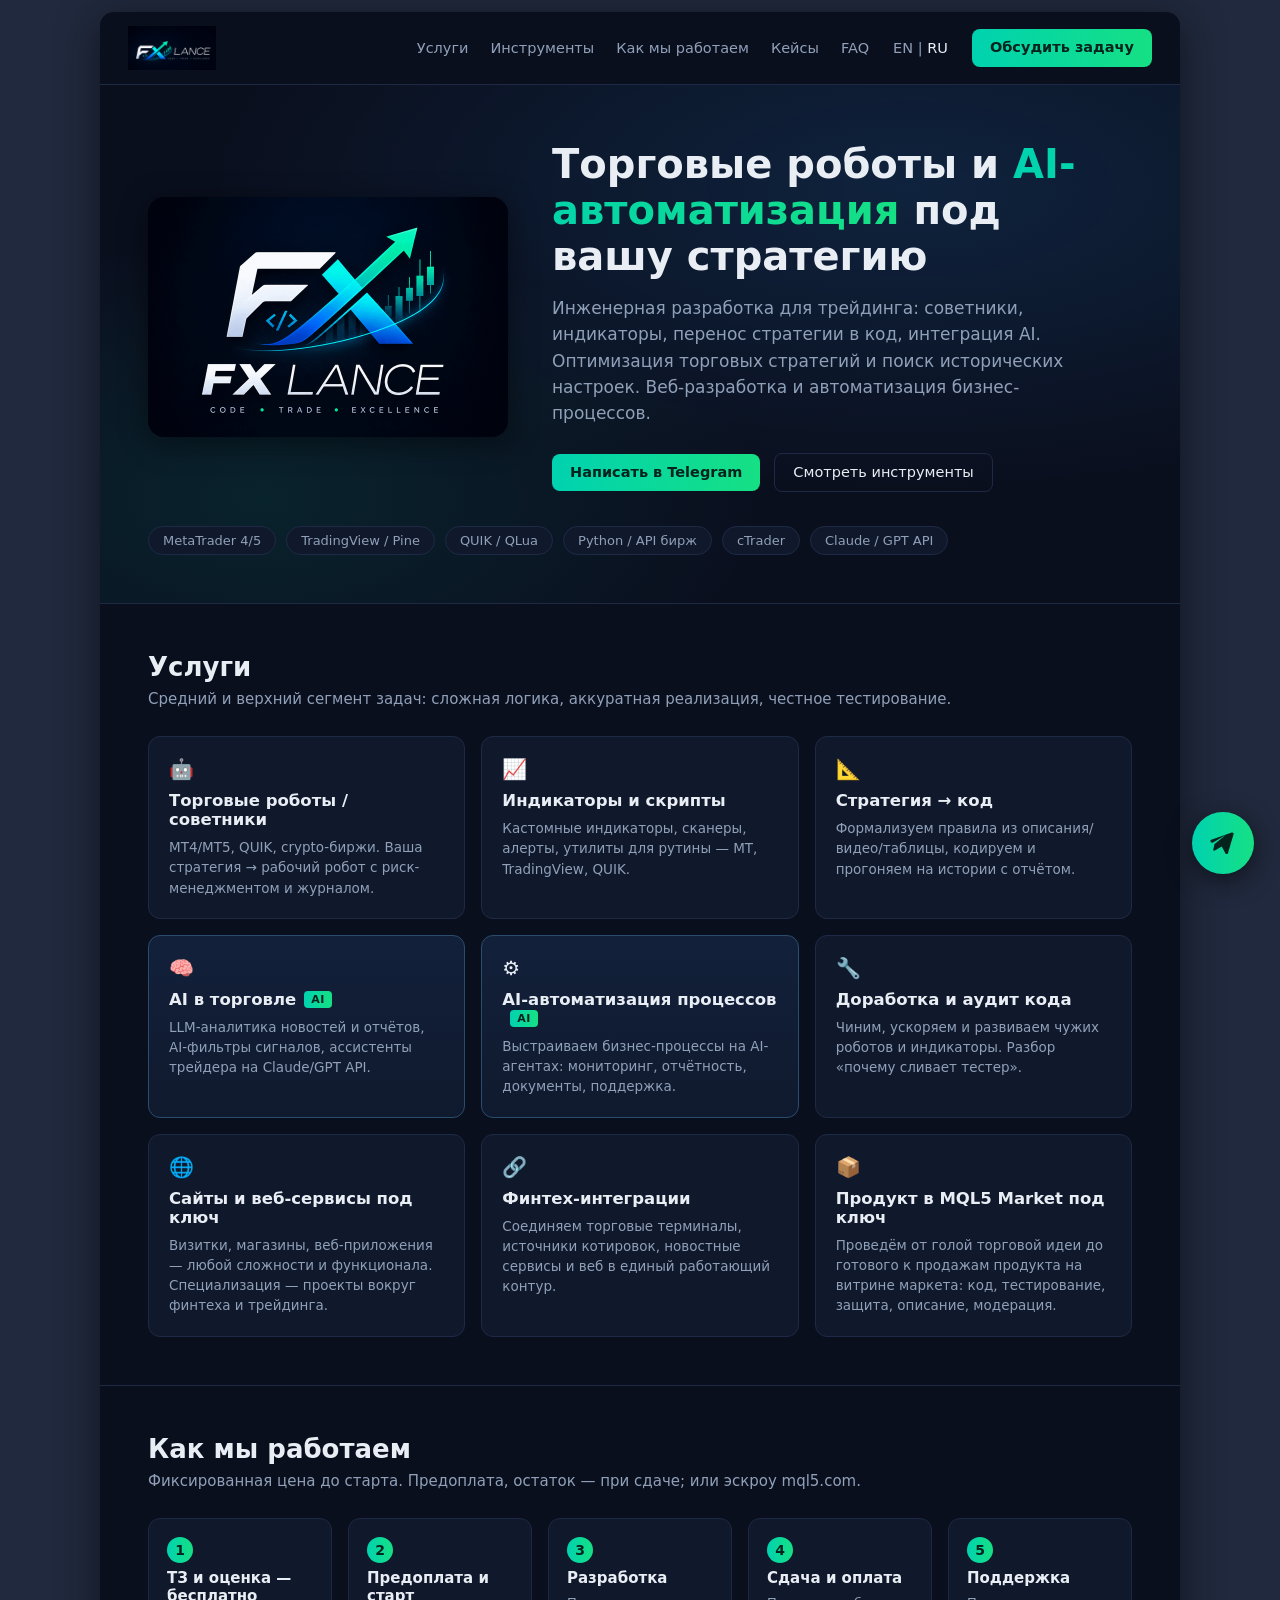
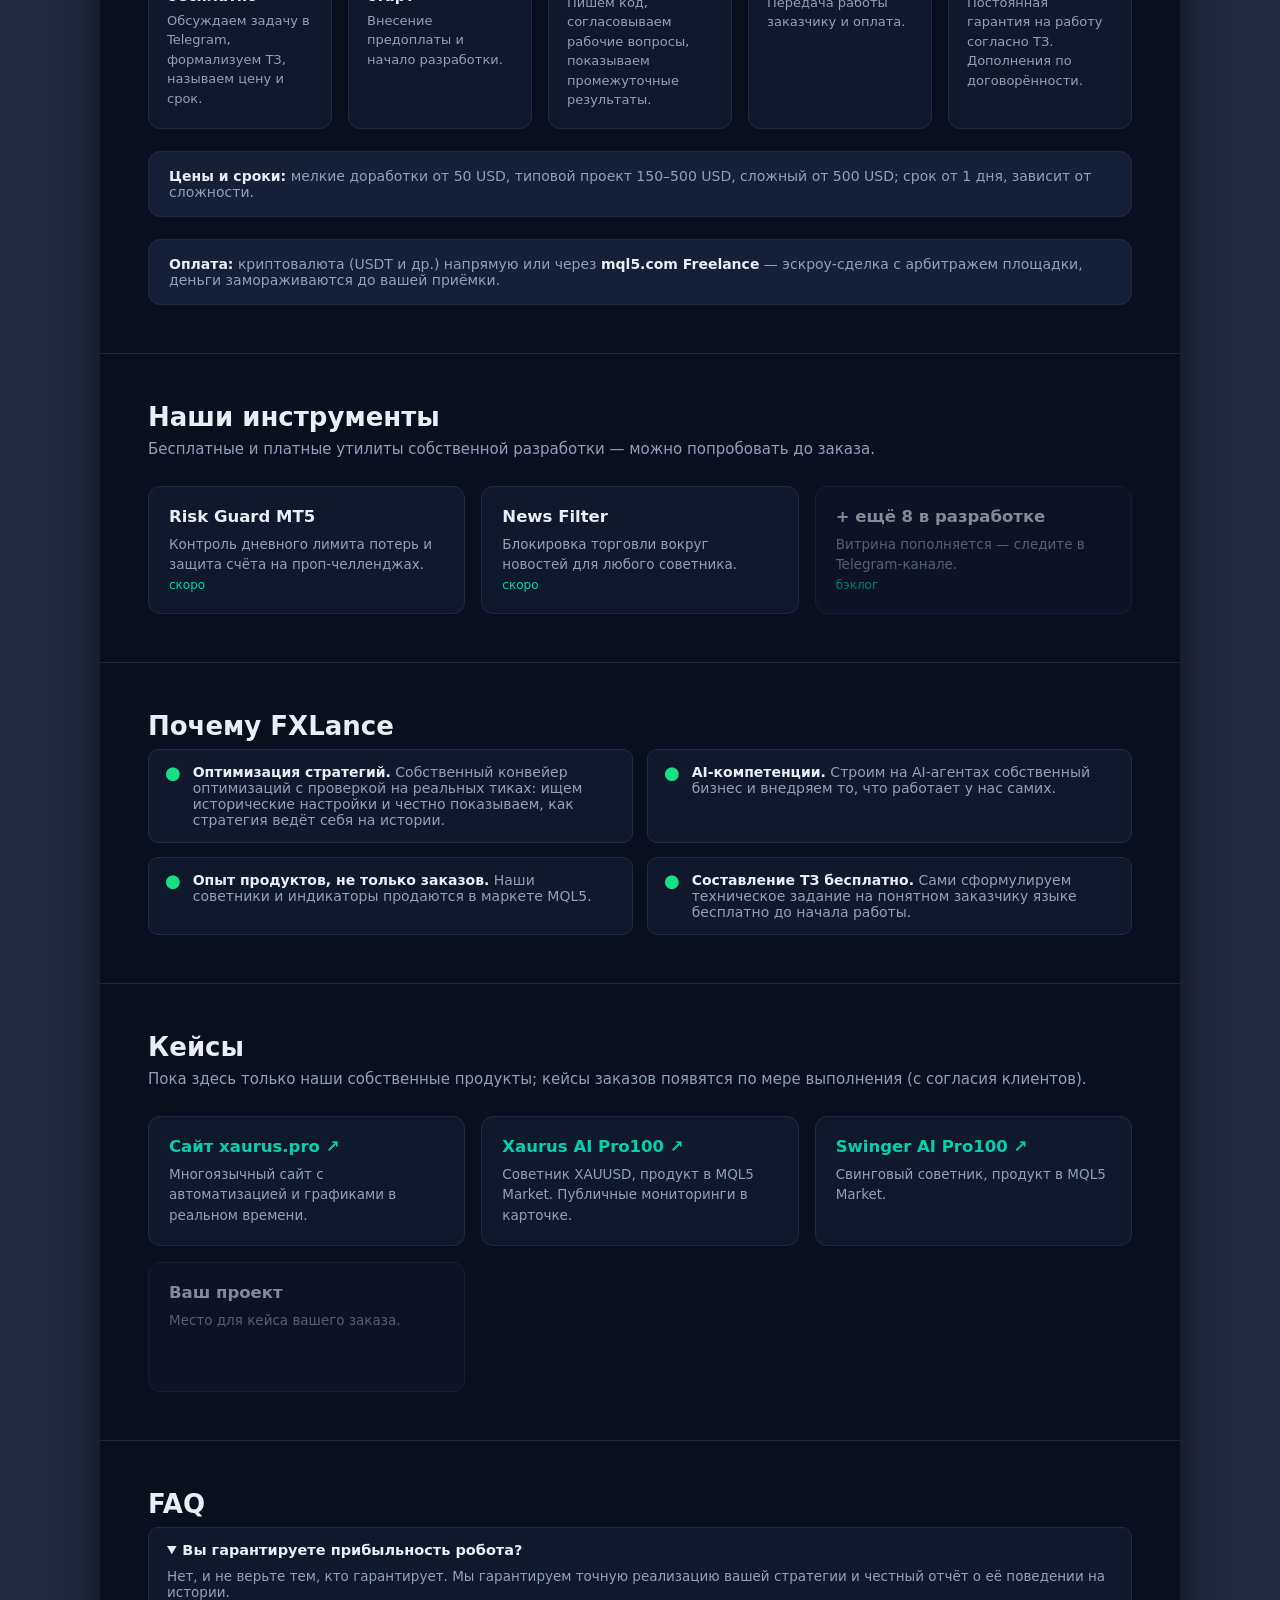
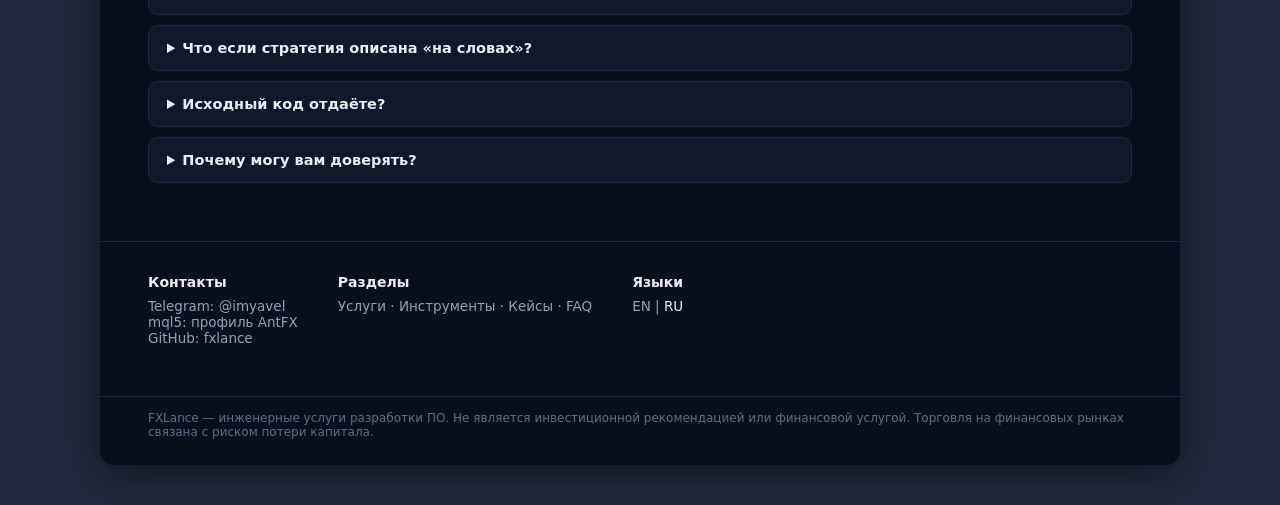
==== commit ded389df: "бренд FXLance: title, og/twitter title, og:site_name, og:image:alt, JSON-LD Organization/WebSite nam" ====
--- a/ru/index.html
+++ b/ru/index.html
@@ -46,8 +46,6 @@
    "logo": "https://fxlance.com/assets/logo_sq.png",
    "sameAs": [
     "https://t.me/imyavel",
-    "https://t.me/fxlance_ru",
-    "https://t.me/fxlance_en",
     "https://www.mql5.com/en/users/antfx",
     "https://github.com/fxlance"
    ],
@@ -181,7 +179,7 @@
     <div class="grid">
       <div class="card"><h3>Risk Guard MT5</h3><p>Контроль дневного лимита потерь и защита счёта на проп-челленджах.</p><small>скоро</small></div>
       <div class="card"><h3>News Filter</h3><p>Блокировка торговли вокруг новостей для любого советника.</p><small>скоро</small></div>
-      <div class="card soon"><h3>+ ещё 8 в разработке</h3><p>Витрина пополняется — следите в <a href="https://t.me/fxlance_ru" target="_blank" rel="noopener">Telegram-канале</a>.</p><small>бэклог</small></div>
+      <div class="card soon"><h3>+ ещё 8 в разработке</h3><p>Витрина пополняется — следите в Telegram-канале.</p><small>бэклог</small></div>
     </div>
   </section>
 
@@ -216,7 +214,7 @@
   </main>
 
   <footer>
-    <div><b>Контакты</b>Telegram: <a href="https://t.me/imyavel" target="_blank" rel="noopener">@imyavel</a><br>Канал: <a href="https://t.me/fxlance_ru" target="_blank" rel="noopener">@fxlance_ru</a><br>mql5: <a href="https://www.mql5.com/ru/users/antfx" target="_blank" rel="noopener">профиль AntFX</a><br>GitHub: <a href="https://github.com/fxlance" target="_blank" rel="noopener">fxlance</a></div>
+    <div><b>Контакты</b>Telegram: <a href="https://t.me/imyavel" target="_blank" rel="noopener">@imyavel</a><br>mql5: <a href="https://www.mql5.com/ru/users/antfx" target="_blank" rel="noopener">профиль AntFX</a><br>GitHub: <a href="https://github.com/fxlance" target="_blank" rel="noopener">fxlance</a></div>
     <div><b>Разделы</b><a href="#services">Услуги</a> · <a href="#tools">Инструменты</a> · <a href="#cases">Кейсы</a> · <a href="#faq">FAQ</a></div>
     <div><b>Языки</b><span class="lang"><a href="/" lang="en" hreflang="en">EN</a> | <a class="on" href="/ru/" lang="ru" hreflang="ru">RU</a></span></div>
   </footer>
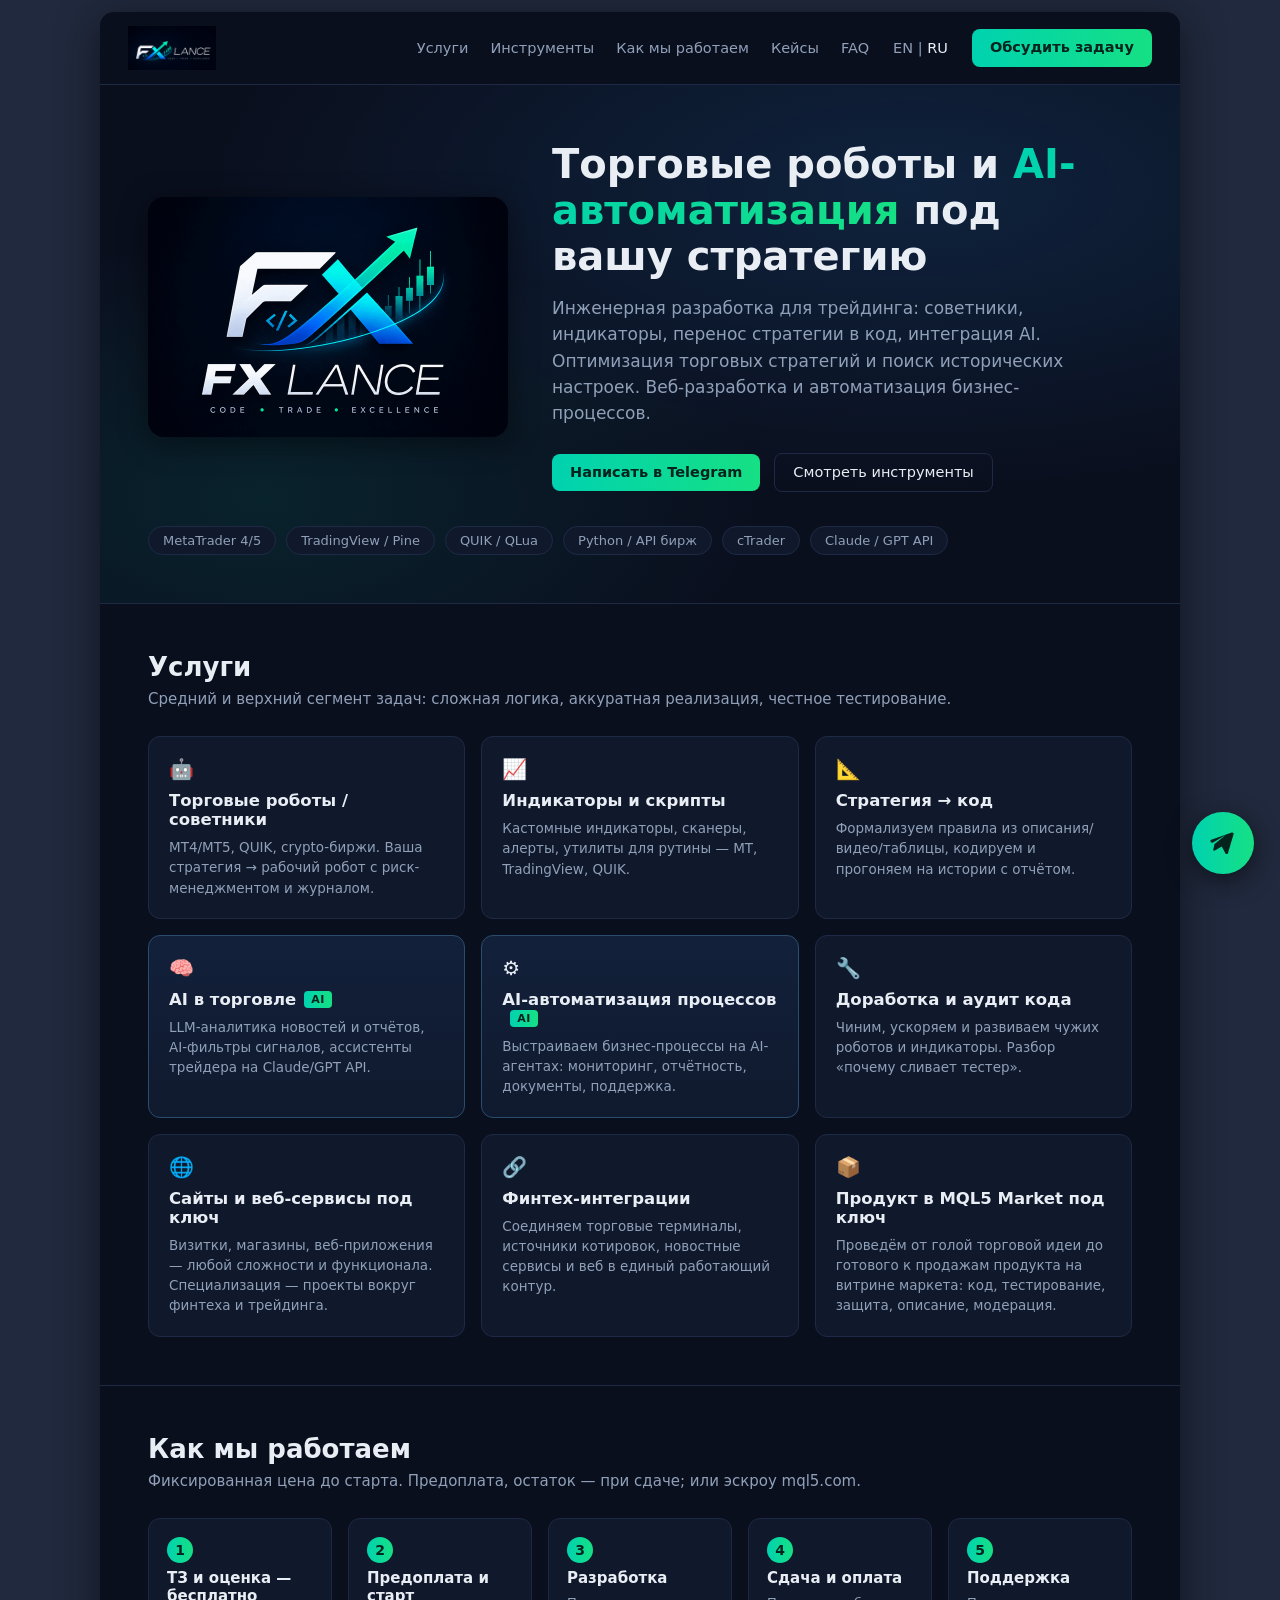
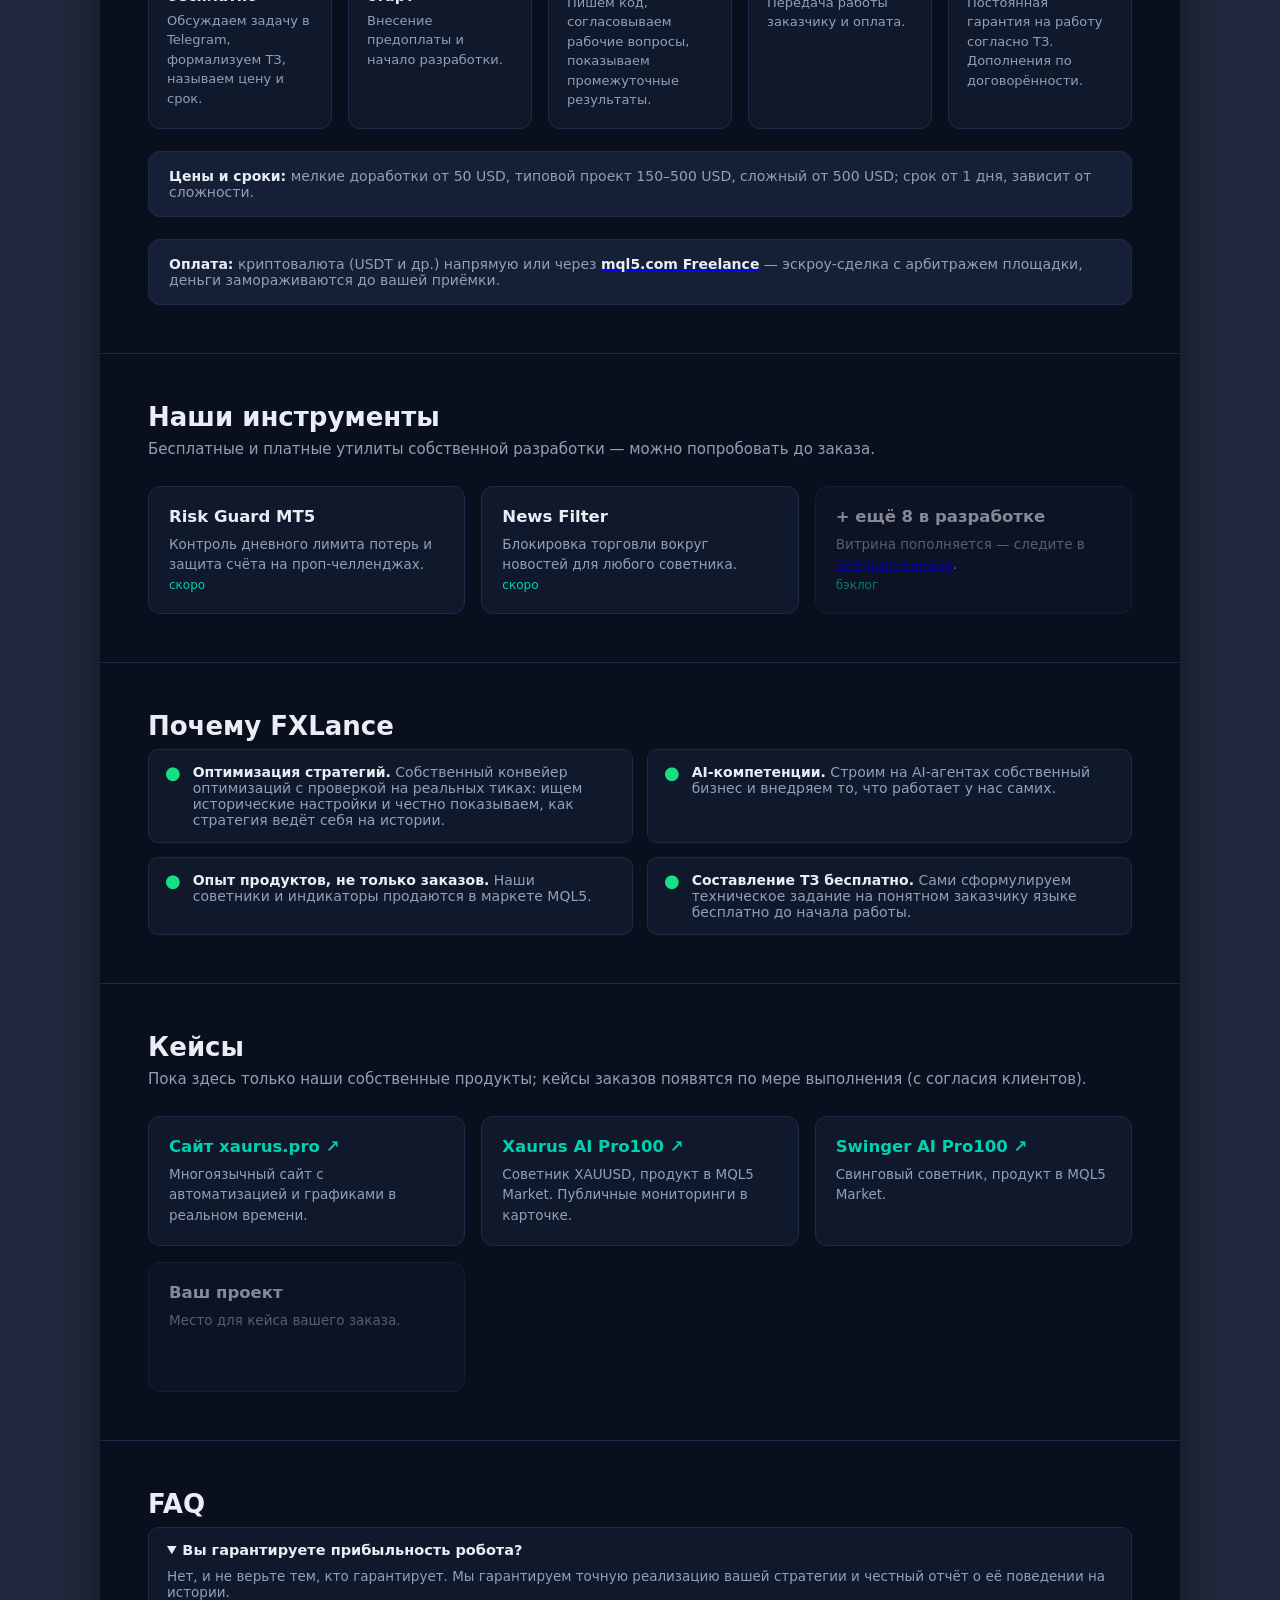
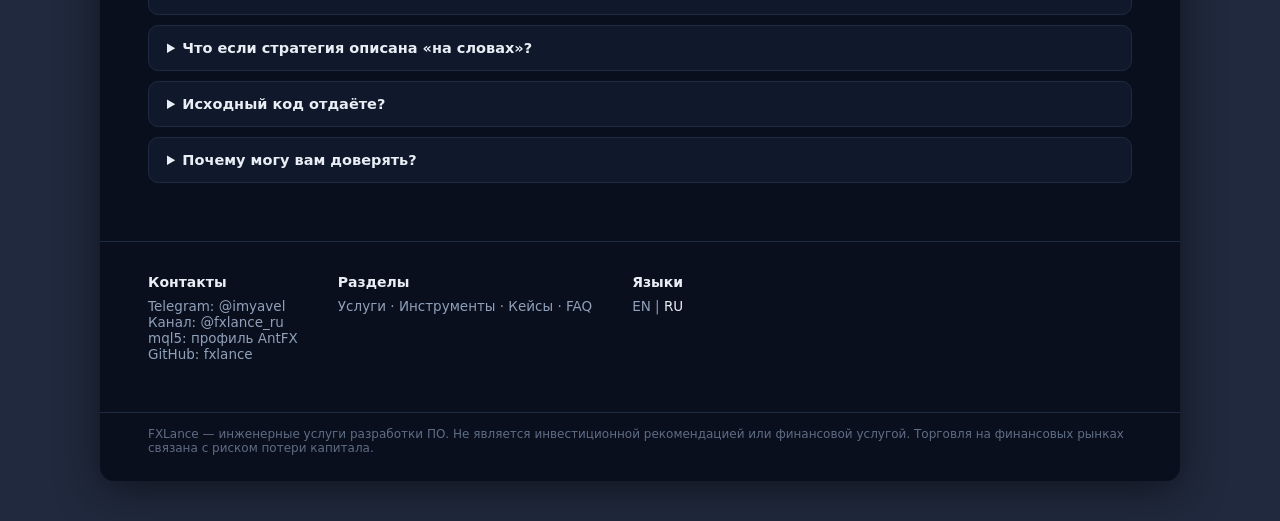
==== commit 44c25781: "эскроу mql5 Freelance: ссылка на создание заказа с исполнителем antfx в плашке «Оплата» и в FAQ «Поч" ====
--- a/ru/index.html
+++ b/ru/index.html
@@ -46,6 +46,8 @@
    "logo": "https://fxlance.com/assets/logo_sq.png",
    "sameAs": [
     "https://t.me/imyavel",
+    "https://t.me/fxlance_ru",
+    "https://t.me/fxlance_en",
     "https://www.mql5.com/en/users/antfx",
     "https://github.com/fxlance"
    ],
@@ -170,7 +172,7 @@
       <div class="step"><span class="n">5</span><b>Поддержка</b><small>Постоянная гарантия на работу согласно ТЗ. Дополнения по договорённости.</small></div>
     </div>
     <div class="pay"><b>Цены и сроки:</b> мелкие доработки от 50 USD, типовой проект 150–500 USD, сложный от 500 USD; срок от 1 дня, зависит от сложности.</div>
-    <div class="pay"><b>Оплата:</b> криптовалюта (USDT и др.) напрямую или через <b>mql5.com Freelance</b> — эскроу-сделка с арбитражем площадки, деньги замораживаются до вашей приёмки.</div>
+    <div class="pay"><b>Оплата:</b> криптовалюта (USDT и др.) напрямую или через <a href="https://www.mql5.com/ru/job/new?prefered=antfx" target="_blank" rel="noopener"><b>mql5.com Freelance</b></a> — эскроу-сделка с арбитражем площадки, деньги замораживаются до вашей приёмки.</div>
   </section>
 
   <section class="tools" id="tools">
@@ -179,7 +181,7 @@
     <div class="grid">
       <div class="card"><h3>Risk Guard MT5</h3><p>Контроль дневного лимита потерь и защита счёта на проп-челленджах.</p><small>скоро</small></div>
       <div class="card"><h3>News Filter</h3><p>Блокировка торговли вокруг новостей для любого советника.</p><small>скоро</small></div>
-      <div class="card soon"><h3>+ ещё 8 в разработке</h3><p>Витрина пополняется — следите в Telegram-канале.</p><small>бэклог</small></div>
+      <div class="card soon"><h3>+ ещё 8 в разработке</h3><p>Витрина пополняется — следите в <a href="https://t.me/fxlance_ru" target="_blank" rel="noopener">Telegram-канале</a>.</p><small>бэклог</small></div>
     </div>
   </section>
 
@@ -209,12 +211,12 @@
     <details open><summary>Вы гарантируете прибыльность робота?</summary><p>Нет, и не верьте тем, кто гарантирует. Мы гарантируем точную реализацию вашей стратегии и честный отчёт о её поведении на истории.</p></details>
     <details><summary>Что если стратегия описана «на словах»?</summary><p>Этап формализации входит в бесплатную оценку: превращаем описание в чёткие правила, которые вы подтверждаете до разработки.</p></details>
     <details><summary>Исходный код отдаёте?</summary><p>В работах по Вашему ТЗ — всегда; в наших готовых продуктах — по договорённости (уточнять заранее).</p></details>
-    <details><summary>Почему могу вам доверять?</summary><p>Имеется подтверждённая публичная история с отзывами разработки <a href="https://www.mql5.com/ru/users/antfx/feedbacks" target="_blank" rel="noopener">в сервисе mql5.com</a>. Заказы можно проводить через эскроу mql5.com с арбитражем площадки. Плюс публичные продукты в маркете и открытость в <a href="https://t.me/imyavel" target="_blank" rel="noopener">телеграм</a>.</p></details>
+    <details><summary>Почему могу вам доверять?</summary><p>Имеется подтверждённая публичная история с отзывами разработки <a href="https://www.mql5.com/ru/users/antfx/feedbacks" target="_blank" rel="noopener">в сервисе mql5.com</a>. Заказы можно проводить через <a href="https://www.mql5.com/ru/job/new?prefered=antfx" target="_blank" rel="noopener">эскроу mql5.com</a> с арбитражем площадки. Плюс публичные продукты в маркете и открытость в <a href="https://t.me/imyavel" target="_blank" rel="noopener">телеграм</a>.</p></details>
   </section>
   </main>
 
   <footer>
-    <div><b>Контакты</b>Telegram: <a href="https://t.me/imyavel" target="_blank" rel="noopener">@imyavel</a><br>mql5: <a href="https://www.mql5.com/ru/users/antfx" target="_blank" rel="noopener">профиль AntFX</a><br>GitHub: <a href="https://github.com/fxlance" target="_blank" rel="noopener">fxlance</a></div>
+    <div><b>Контакты</b>Telegram: <a href="https://t.me/imyavel" target="_blank" rel="noopener">@imyavel</a><br>Канал: <a href="https://t.me/fxlance_ru" target="_blank" rel="noopener">@fxlance_ru</a><br>mql5: <a href="https://www.mql5.com/ru/users/antfx" target="_blank" rel="noopener">профиль AntFX</a><br>GitHub: <a href="https://github.com/fxlance" target="_blank" rel="noopener">fxlance</a></div>
     <div><b>Разделы</b><a href="#services">Услуги</a> · <a href="#tools">Инструменты</a> · <a href="#cases">Кейсы</a> · <a href="#faq">FAQ</a></div>
     <div><b>Языки</b><span class="lang"><a href="/" lang="en" hreflang="en">EN</a> | <a class="on" href="/ru/" lang="ru" hreflang="ru">RU</a></span></div>
   </footer>
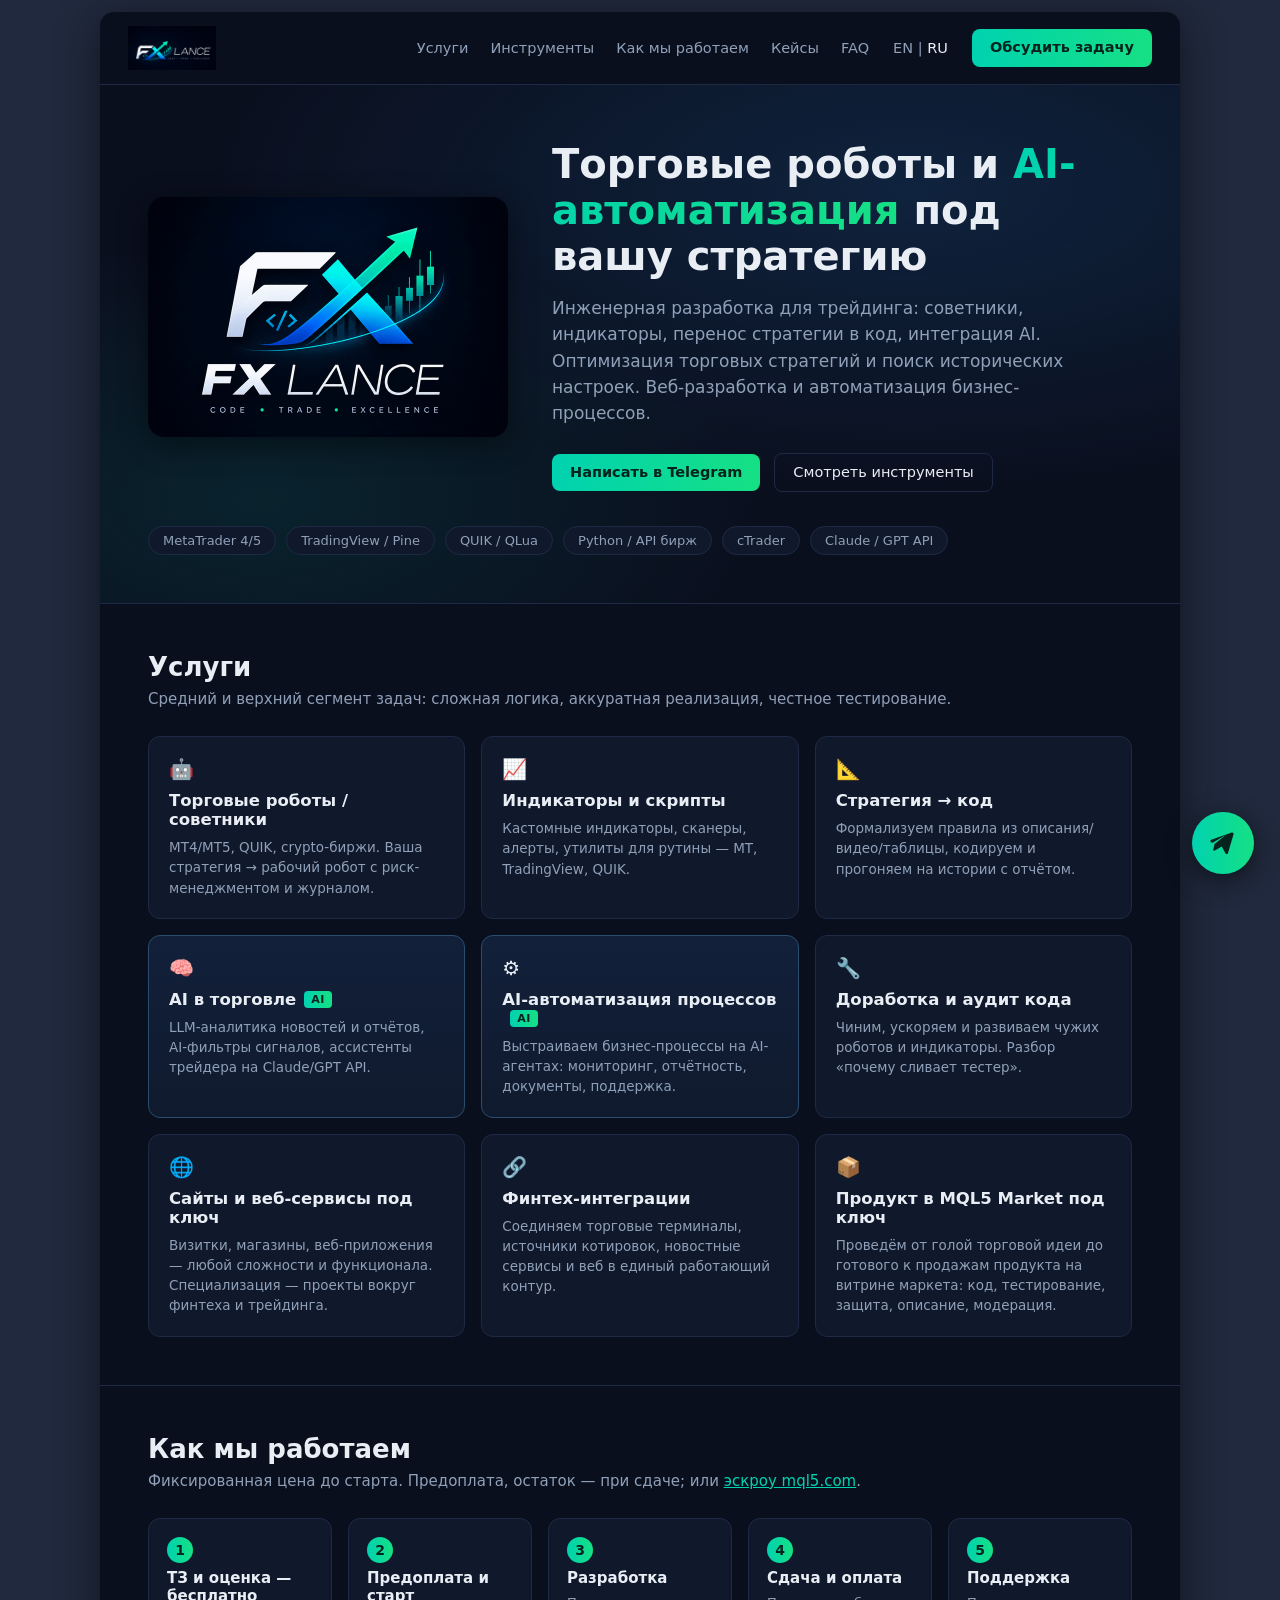
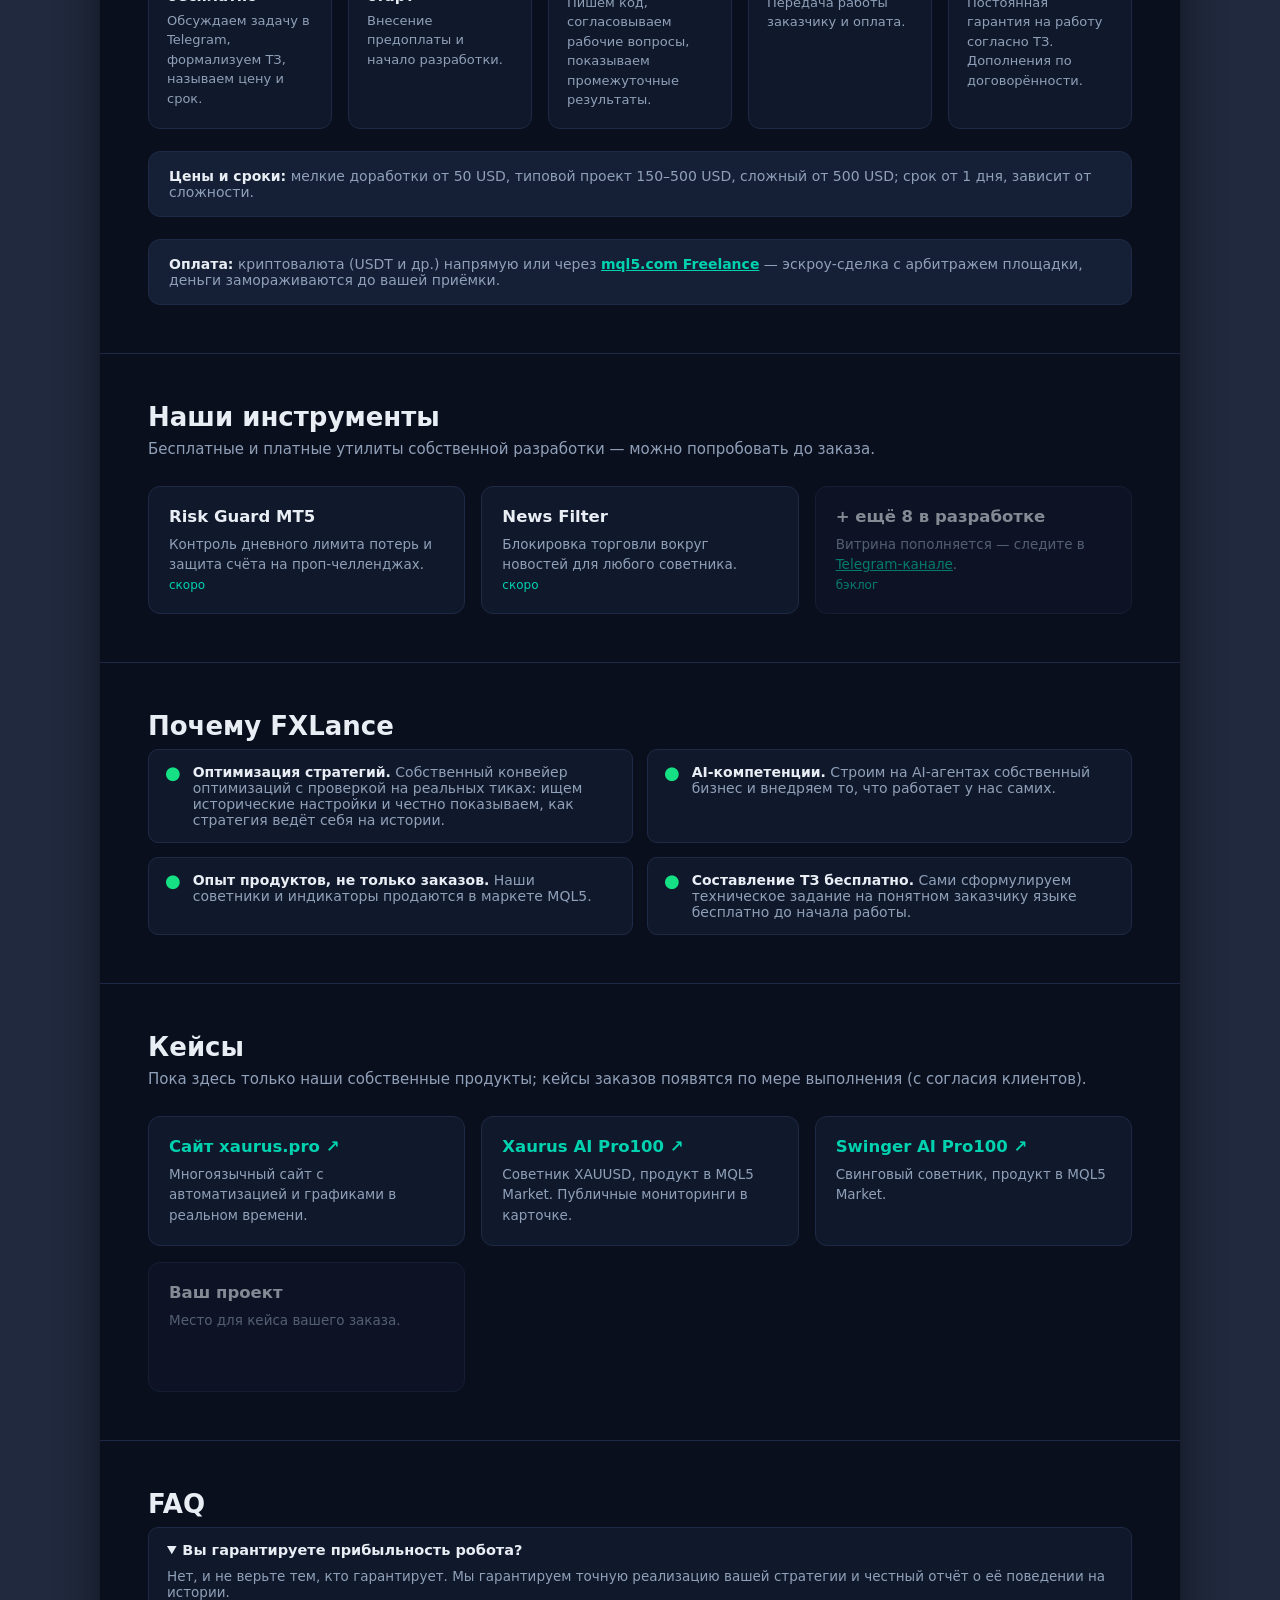
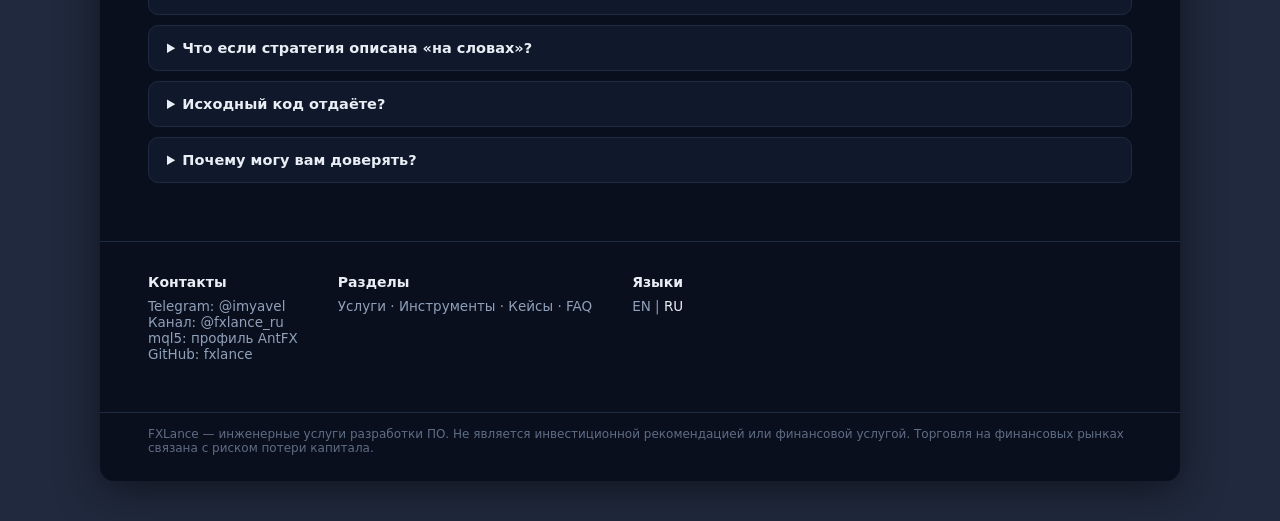
==== commit 1d2160a0: "ссылки: цвет ссылок в карточке «+8», плашке «Оплата» и подзаголовке «Как мы работаем» (var(--cyan));" ====
--- a/ru/index.html
+++ b/ru/index.html
@@ -163,7 +163,7 @@
 
   <section id="process">
     <h2>Как мы работаем</h2>
-    <p class="sub">Фиксированная цена до старта. Предоплата, остаток — при сдаче; или эскроу mql5.com.</p>
+    <p class="sub">Фиксированная цена до старта. Предоплата, остаток — при сдаче; или <a href="https://www.mql5.com/ru/job/new?prefered=antfx" target="_blank" rel="noopener">эскроу mql5.com</a>.</p>
     <div class="steps">
       <div class="step"><span class="n">1</span><b>ТЗ и оценка — бесплатно</b><small>Обсуждаем задачу в Telegram, формализуем ТЗ, называем цену и срок.</small></div>
       <div class="step"><span class="n">2</span><b>Предоплата и старт</b><small>Внесение предоплаты и начало разработки.</small></div>
--- a/css/style.css
+++ b/css/style.css
@@ -58,6 +58,7 @@
 .n{width:26px;height:26px;border-radius:50%;background:var(--grad);color:#04231c;font-weight:800;font-size:14px;display:flex;align-items:center;justify-content:center}
 .pay{margin-top:22px;background:var(--panel2);border:1px solid var(--line);border-radius:12px;padding:16px 20px;font-size:14px;color:var(--mut)}
 .pay b{color:var(--txt)}
+.card p a,.pay a,.pay a b,.sub a{color:var(--cyan)}
 
 .tools .card small{color:var(--cyan);font-size:12px}
 .soon{opacity:.55}
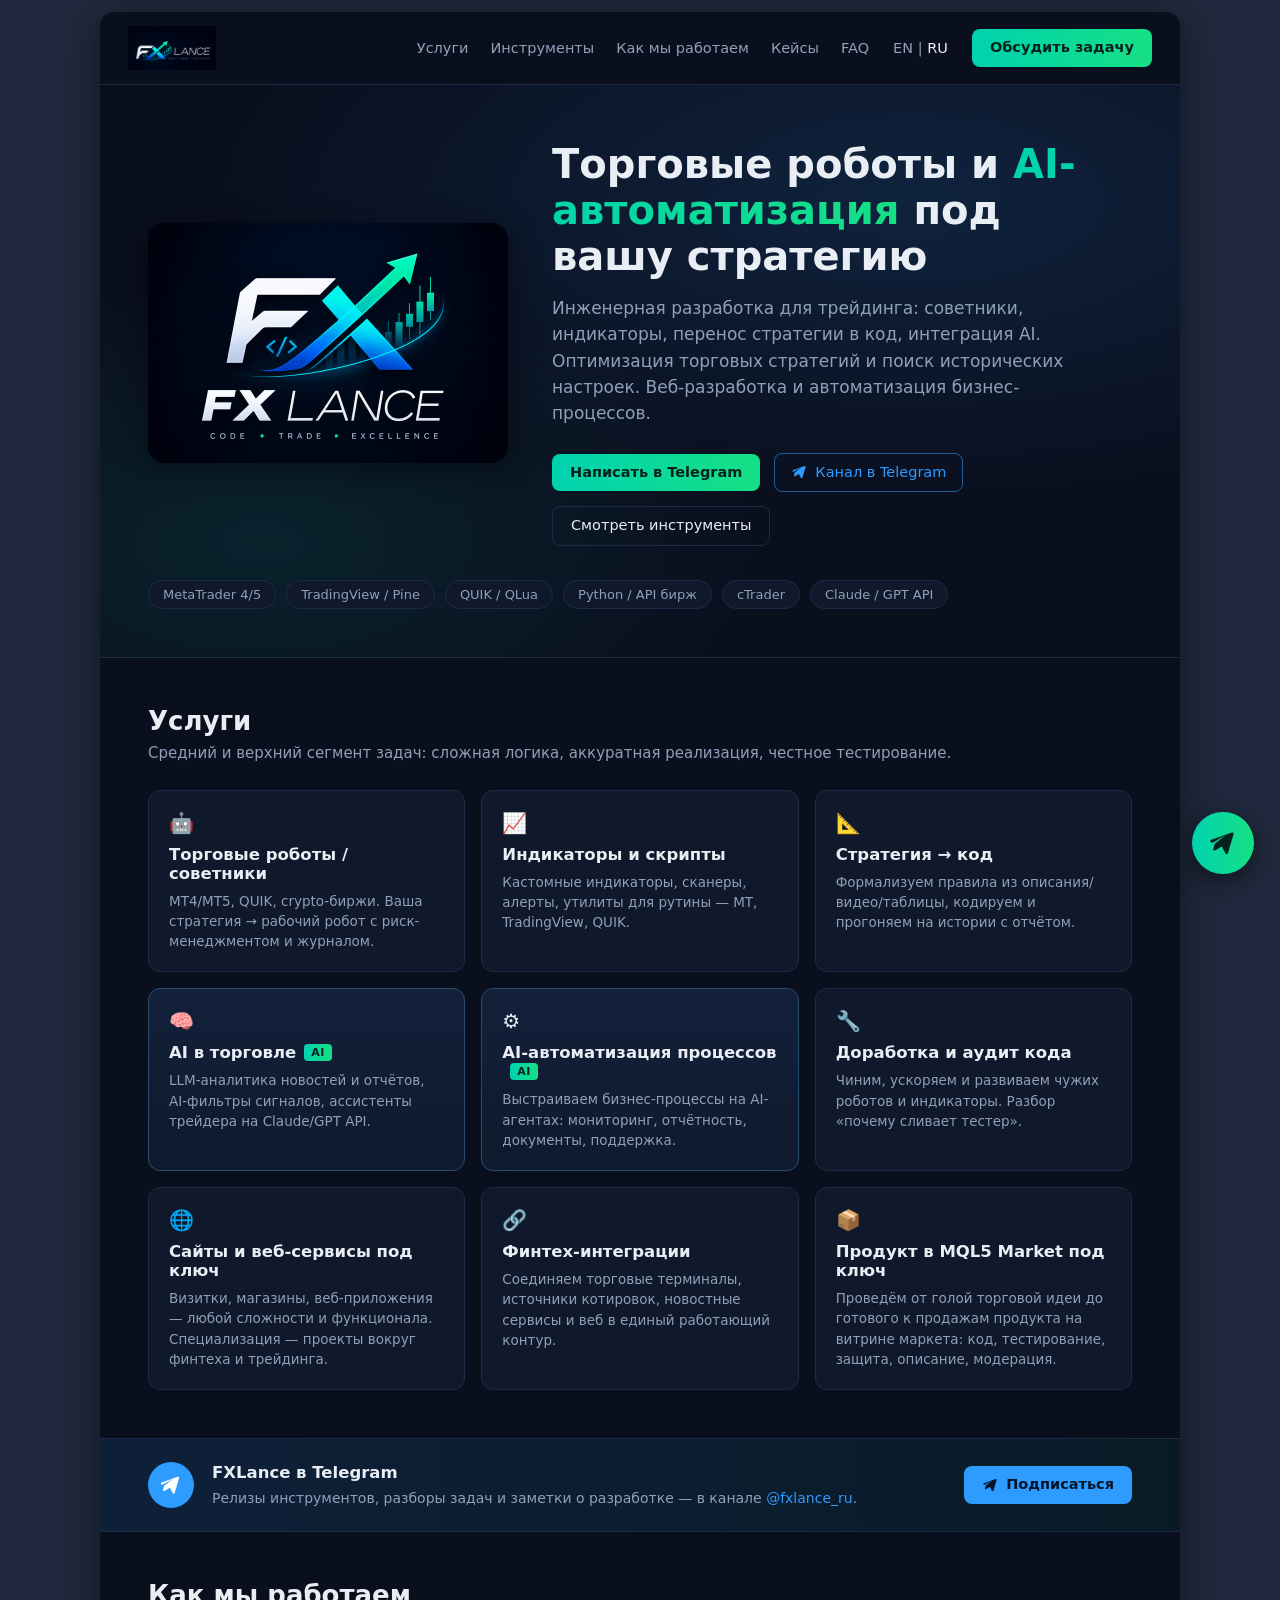
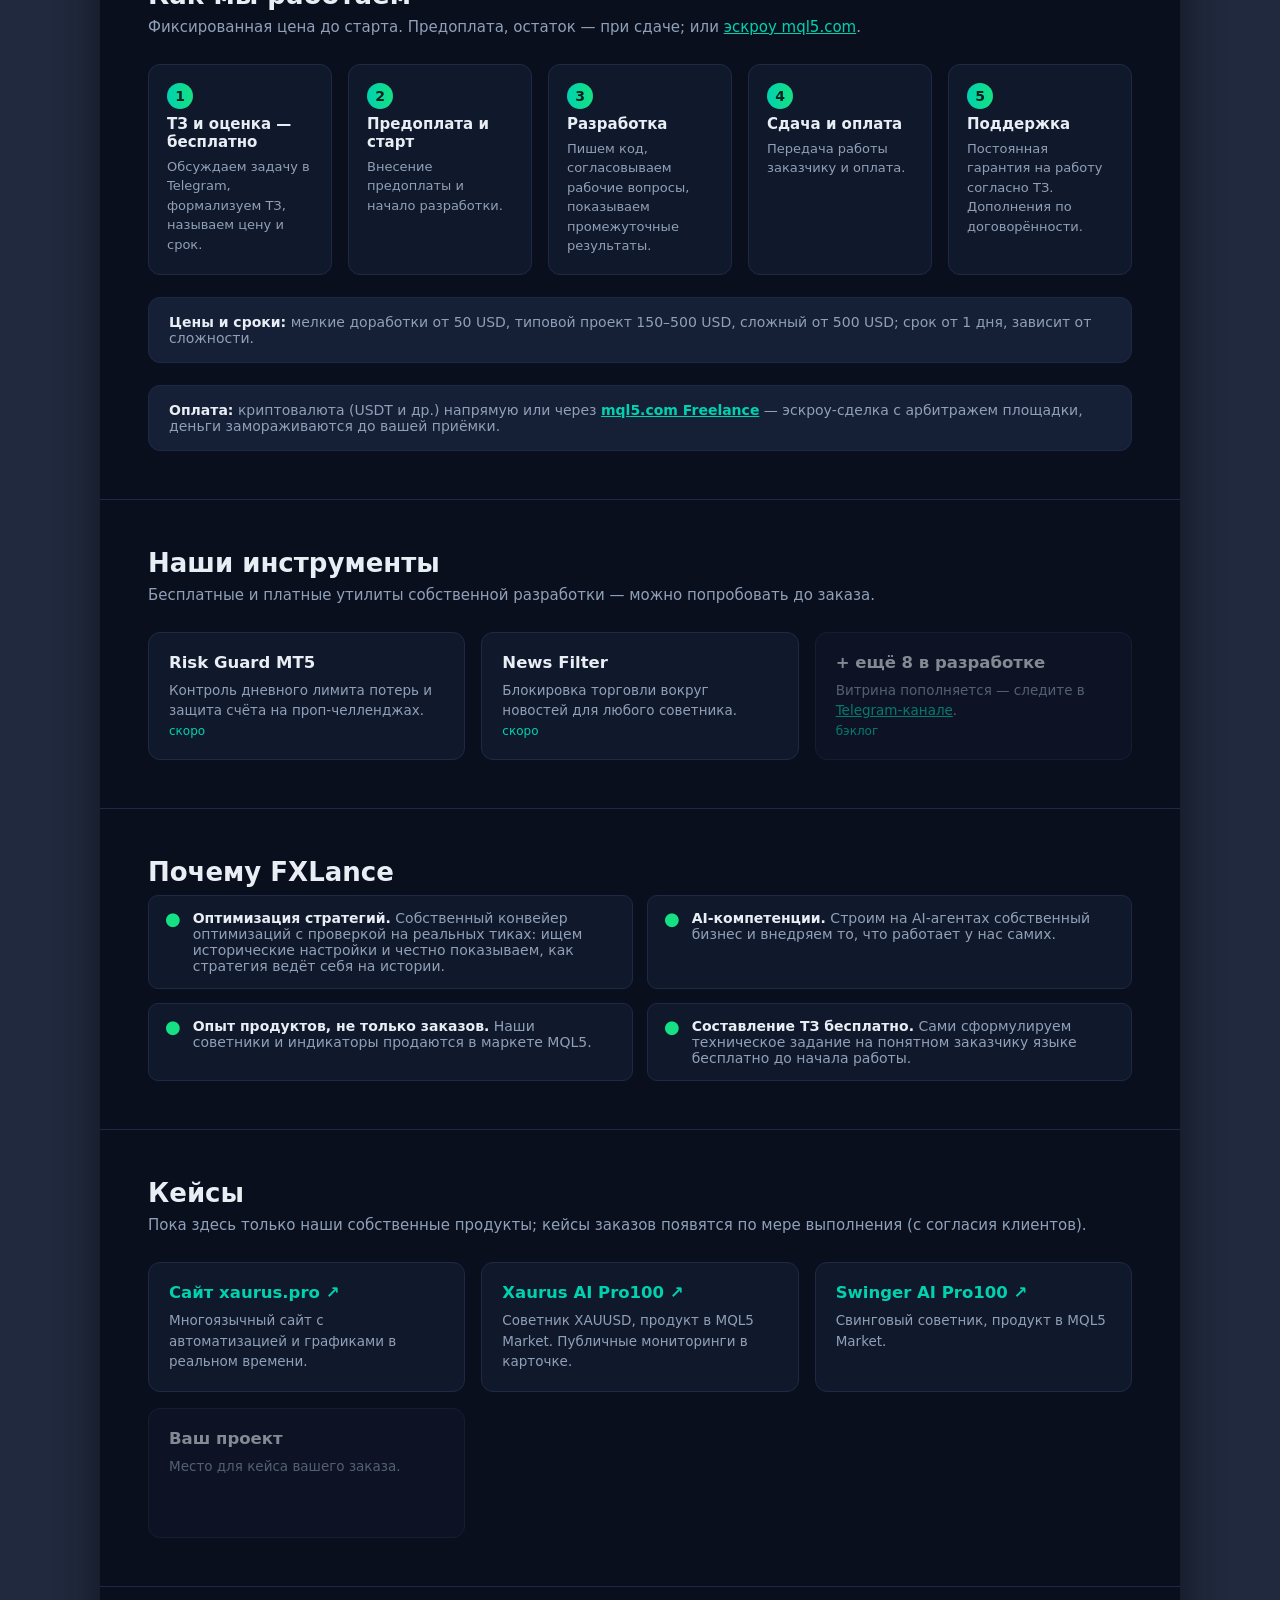
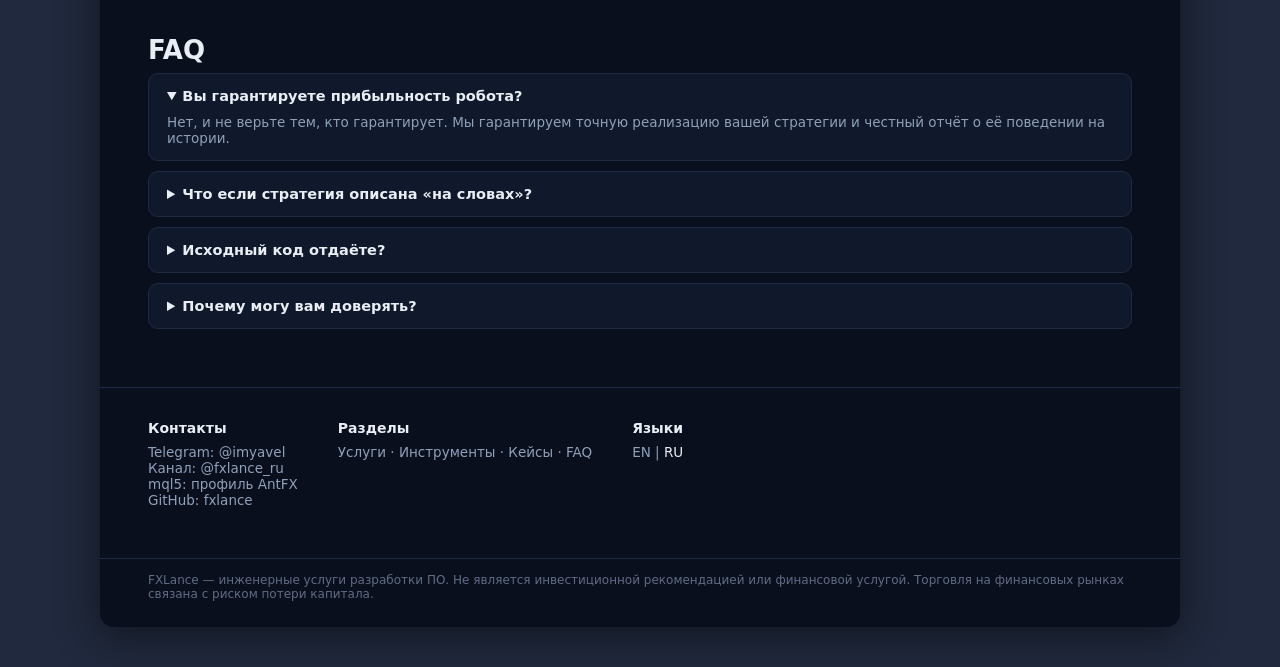
==== commit 0b0eacb1: "Telegram-каналы на видном месте: кнопка «Канал в Telegram» в hero и полоса канала после «Услуг» (RU " ====
--- a/ru/index.html
+++ b/ru/index.html
@@ -138,6 +138,7 @@
         <p>Инженерная разработка для трейдинга: советники, индикаторы, перенос стратегии в код, интеграция AI. Оптимизация торговых стратегий и поиск исторических настроек. Веб-разработка и автоматизация бизнес-процессов.</p>
         <div class="btns">
           <a class="cta" href="https://t.me/imyavel" target="_blank" rel="noopener">Написать в Telegram</a>
+          <a class="tgch" href="https://t.me/fxlance_ru" target="_blank" rel="noopener"><svg viewBox="0 0 24 24" xmlns="http://www.w3.org/2000/svg" aria-hidden="true"><path d="M2.7 11.2c-1-.4-.9-1.6.1-1.9L20.4 3c.9-.3 1.8.5 1.5 1.4l-4.8 16.3c-.3 1-1.6 1.1-2.1.2l-3.2-5.8-5.9 3.4c-.7.4-1.6-.2-1.4-1l1.1-4.6 9.6-7.7-11.2 6.5-2.3-.5z"/></svg>Канал в Telegram</a>
           <a class="ghost" href="#tools">Смотреть инструменты</a>
         </div>
       </div>
@@ -160,6 +161,12 @@
       <div class="card"><span class="ic">📦</span><h3>Продукт в MQL5 Market под ключ</h3><p>Проведём от голой торговой идеи до готового к продажам продукта на витрине маркета: код, тестирование, защита, описание, модерация.</p></div>
     </div>
   </section>
+
+  <aside class="chan" aria-label="Telegram-канал FXLance">
+    <span class="chan-ic"><svg viewBox="0 0 24 24" xmlns="http://www.w3.org/2000/svg" aria-hidden="true"><path d="M2.7 11.2c-1-.4-.9-1.6.1-1.9L20.4 3c.9-.3 1.8.5 1.5 1.4l-4.8 16.3c-.3 1-1.6 1.1-2.1.2l-3.2-5.8-5.9 3.4c-.7.4-1.6-.2-1.4-1l1.1-4.6 9.6-7.7-11.2 6.5-2.3-.5z"/></svg></span>
+    <div class="chan-t"><b>FXLance в Telegram</b>Релизы инструментов, разборы задач и заметки о разработке — в канале <a href="https://t.me/fxlance_ru" target="_blank" rel="noopener">@fxlance_ru</a>.</div>
+    <a class="tgbtn" href="https://t.me/fxlance_ru" target="_blank" rel="noopener"><svg viewBox="0 0 24 24" xmlns="http://www.w3.org/2000/svg" aria-hidden="true"><path d="M2.7 11.2c-1-.4-.9-1.6.1-1.9L20.4 3c.9-.3 1.8.5 1.5 1.4l-4.8 16.3c-.3 1-1.6 1.1-2.1.2l-3.2-5.8-5.9 3.4c-.7.4-1.6-.2-1.4-1l1.1-4.6 9.6-7.7-11.2 6.5-2.3-.5z"/></svg>Подписаться</a>
+  </aside>
 
   <section id="process">
     <h2>Как мы работаем</h2>
--- a/css/style.css
+++ b/css/style.css
@@ -33,9 +33,21 @@
 .hero h1{font-size:40px;line-height:1.15;margin:0 0 16px;max-width:640px}
 .hero h1 em{font-style:normal;background:var(--grad);-webkit-background-clip:text;background-clip:text;color:transparent}
 .hero p{color:var(--mut);font-size:17px;max-width:560px;margin:0 0 26px;line-height:1.55}
-.hero .btns{display:flex;gap:14px;align-items:center}
+.hero .btns{display:flex;gap:14px;align-items:center;flex-wrap:wrap}
 .ghost{display:inline-block;background:none;border:1px solid var(--line);color:var(--txt);border-radius:8px;padding:10px 18px;font-size:14.5px;line-height:1.2;cursor:pointer;text-decoration:none;font-family:inherit}
 .ghost:hover{border-color:var(--cyan);color:var(--cyan)}
+.tgch{display:inline-flex;align-items:center;gap:8px;border:1px solid rgba(46,155,255,.55);color:var(--blue);border-radius:8px;padding:10px 16px;font-size:14.5px;line-height:1.2;text-decoration:none;white-space:nowrap}
+.tgch:hover{background:rgba(46,155,255,.12);border-color:var(--blue)}
+.tgch svg,.tgbtn svg{width:16px;height:16px;fill:currentColor;flex:none}
+.chan{display:flex;align-items:center;gap:18px;padding:22px 48px;border-top:1px solid var(--line);background:linear-gradient(90deg,rgba(46,155,255,.12),rgba(0,210,176,.06))}
+.chan-ic{width:46px;height:46px;border-radius:50%;background:var(--blue);display:flex;align-items:center;justify-content:center;flex:none}
+.chan-ic svg{width:22px;height:22px;fill:#fff;margin-left:-2px}
+.chan-t{flex:1;min-width:0;font-size:14px;color:var(--mut);line-height:1.5}
+.chan-t b{display:block;color:var(--txt);font-size:16.5px;margin-bottom:2px}
+.chan-t a{color:var(--blue);text-decoration:none}
+.chan-t a:hover{text-decoration:underline}
+.tgbtn{display:inline-flex;align-items:center;gap:8px;background:var(--blue);color:#04162b;font-weight:700;border-radius:8px;padding:10px 18px;font-size:14.5px;line-height:1.2;text-decoration:none;white-space:nowrap}
+.tgbtn:hover{filter:brightness(1.08)}
 .plat{display:flex;gap:10px;margin-top:34px;flex-wrap:wrap}
 .plat span{border:1px solid var(--line);background:var(--panel);color:var(--mut);border-radius:999px;padding:6px 14px;font-size:13px}
 
@@ -102,6 +114,7 @@
   .hero{padding:44px 32px 36px}
   section{padding:36px 32px}
   footer{padding:28px 32px}
+  .chan{padding:20px 32px}
   .disc{padding:14px 32px 24px}
   .hero h1{font-size:34px}
 }
@@ -130,6 +143,9 @@
   h2{font-size:22px}
   .grid,.steps,.why{grid-template-columns:1fr}
   footer{padding:24px 16px;gap:22px}
+  .chan{padding:18px 16px;flex-wrap:wrap;gap:14px}
+  .chan-t{flex:1 1 200px}
+  .tgbtn{width:100%;justify-content:center}
   .disc{padding:14px 16px 88px}
   .chatfab{right:16px;bottom:16px;width:54px;height:54px}
   .chatfab svg{width:25px;height:25px}
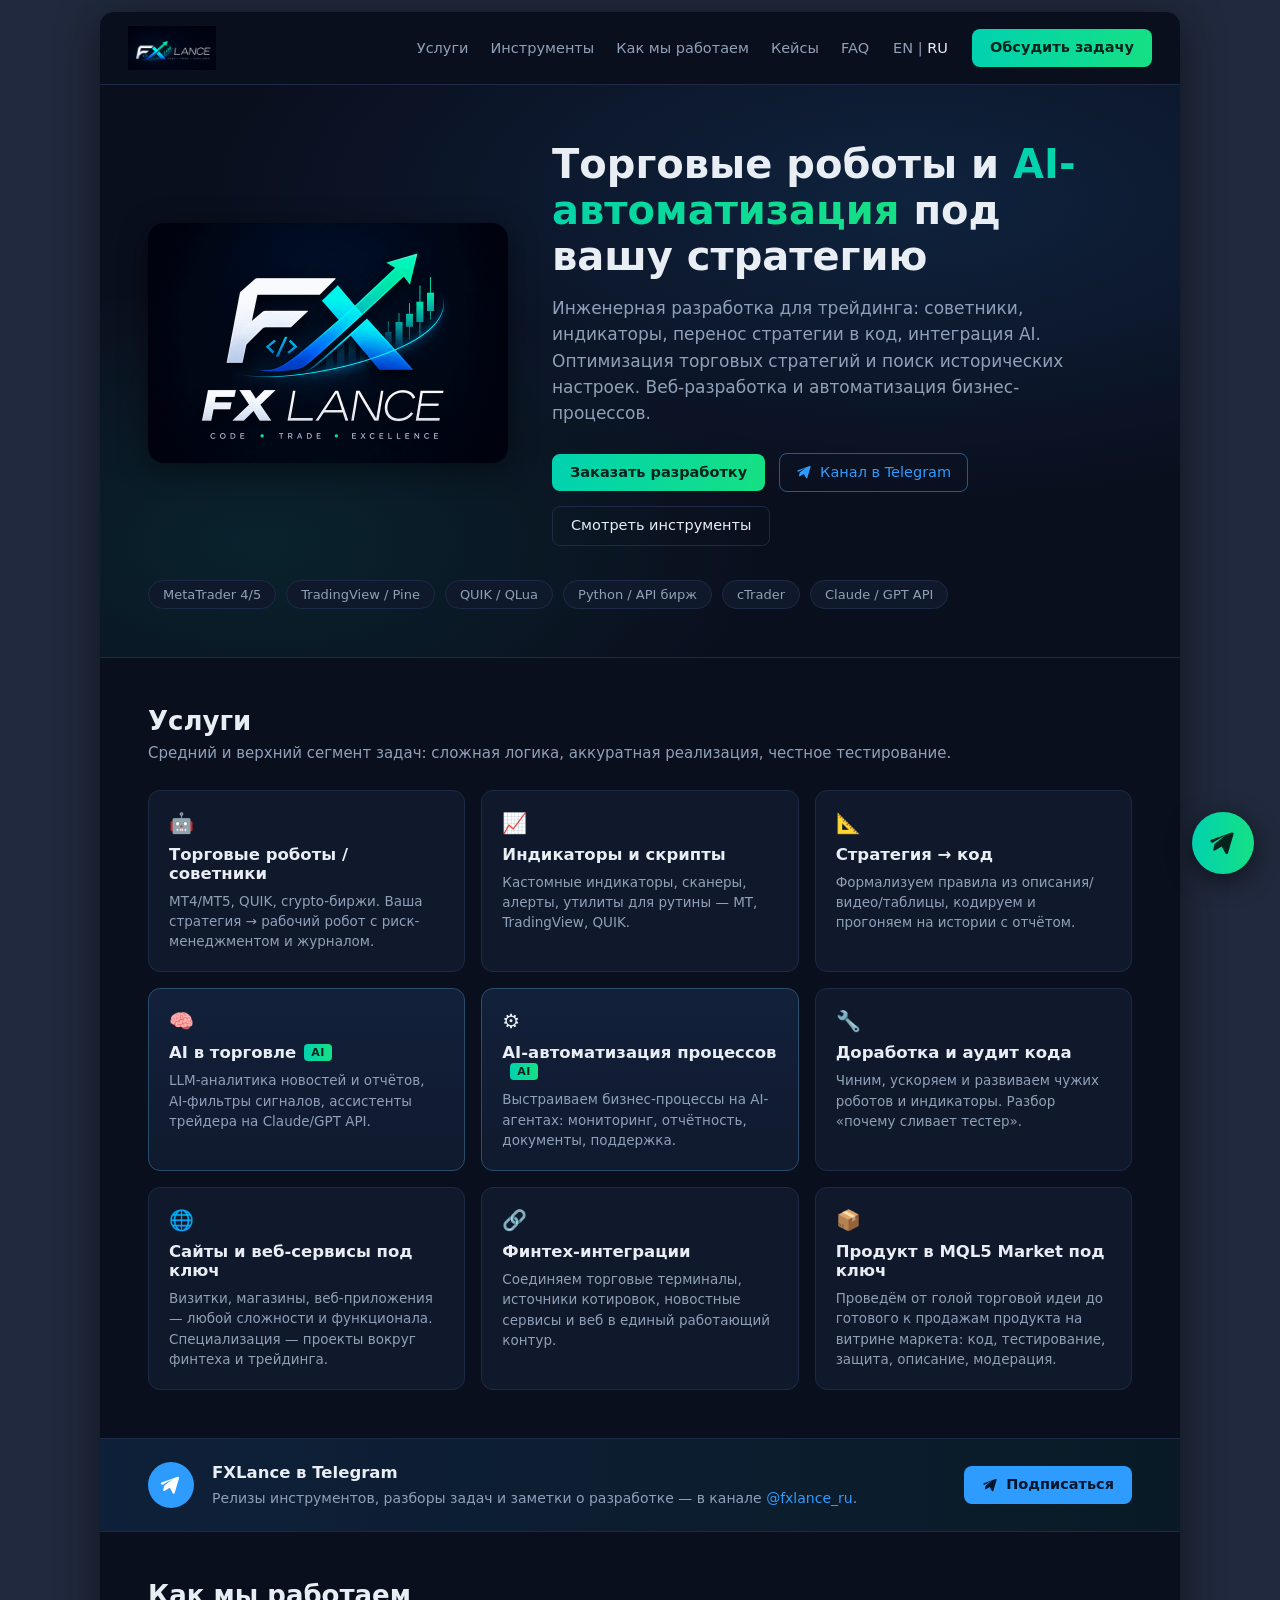
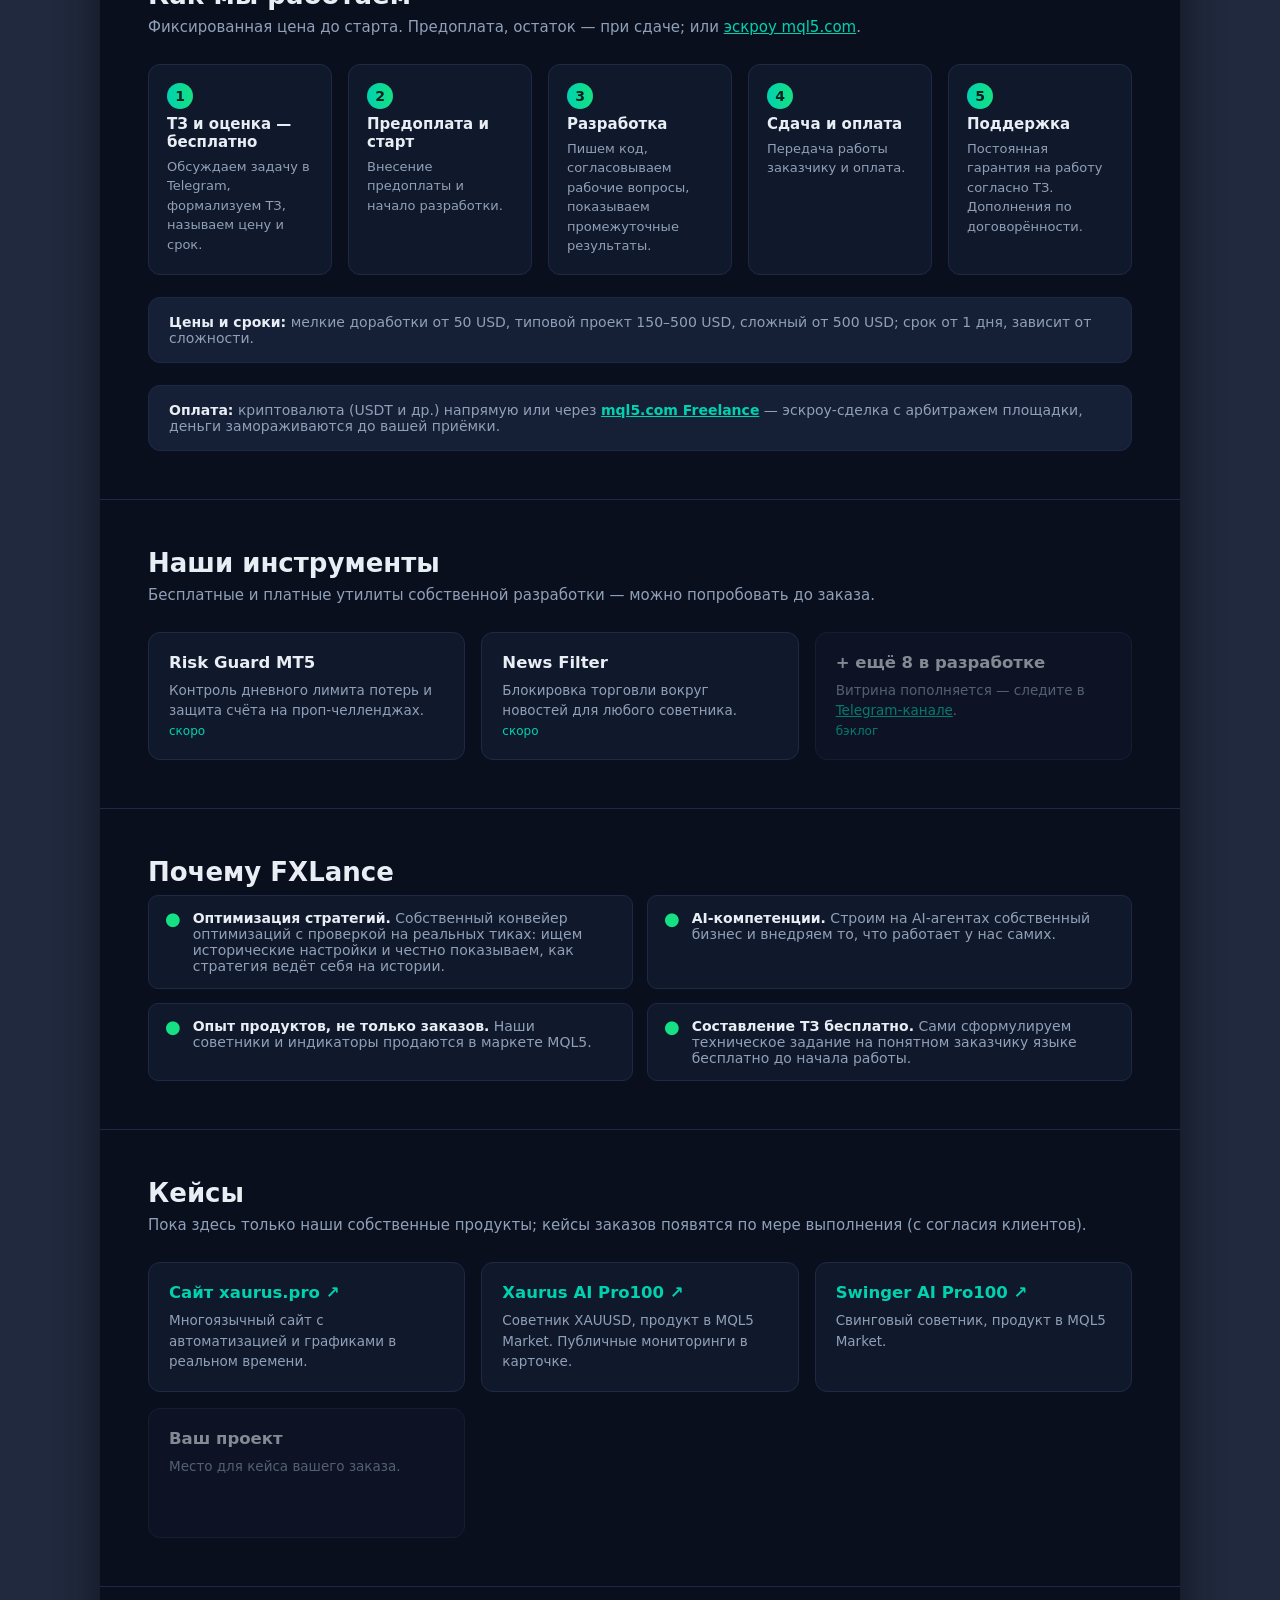
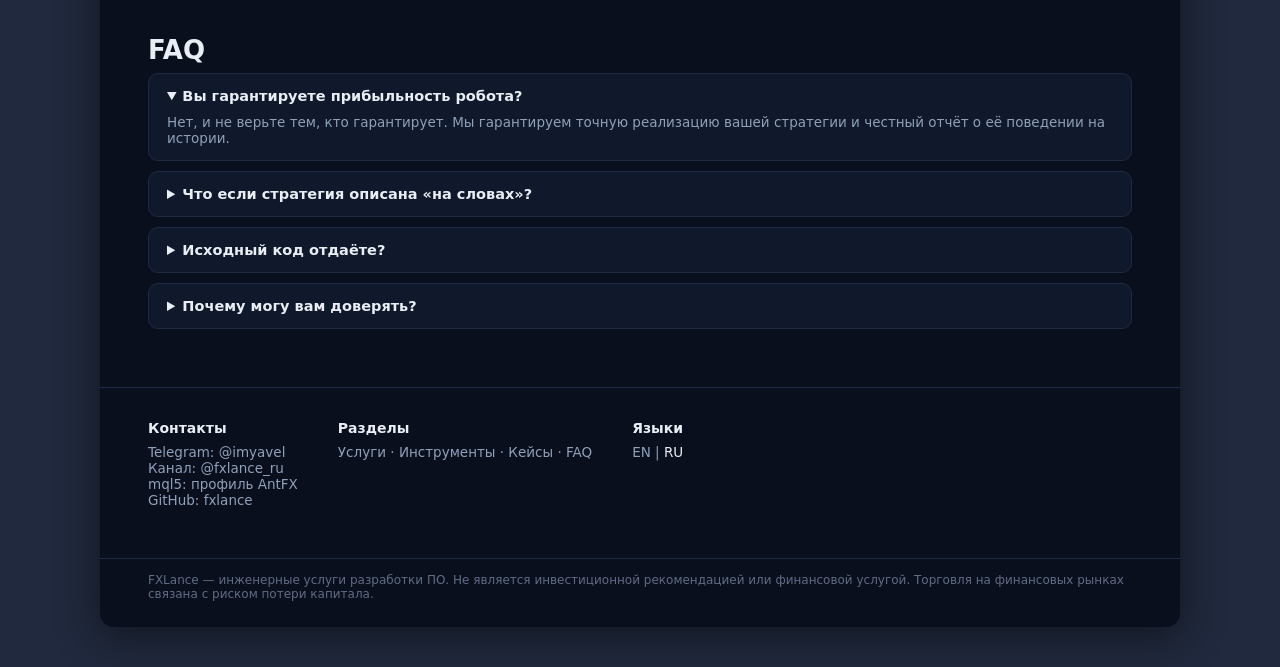
==== commit e202d88f: "hero: кнопка «Заказать разработку» / «Order development» вместо «Написать в Telegram» (повтор с кноп" ====
--- a/ru/index.html
+++ b/ru/index.html
@@ -137,7 +137,7 @@
         <h1>Торговые роботы и <em>AI-автоматизация</em> под вашу стратегию</h1>
         <p>Инженерная разработка для трейдинга: советники, индикаторы, перенос стратегии в код, интеграция AI. Оптимизация торговых стратегий и поиск исторических настроек. Веб-разработка и автоматизация бизнес-процессов.</p>
         <div class="btns">
-          <a class="cta" href="https://t.me/imyavel" target="_blank" rel="noopener">Написать в Telegram</a>
+          <a class="cta" href="https://t.me/imyavel" target="_blank" rel="noopener">Заказать разработку</a>
           <a class="tgch" href="https://t.me/fxlance_ru" target="_blank" rel="noopener"><svg viewBox="0 0 24 24" xmlns="http://www.w3.org/2000/svg" aria-hidden="true"><path d="M2.7 11.2c-1-.4-.9-1.6.1-1.9L20.4 3c.9-.3 1.8.5 1.5 1.4l-4.8 16.3c-.3 1-1.6 1.1-2.1.2l-3.2-5.8-5.9 3.4c-.7.4-1.6-.2-1.4-1l1.1-4.6 9.6-7.7-11.2 6.5-2.3-.5z"/></svg>Канал в Telegram</a>
           <a class="ghost" href="#tools">Смотреть инструменты</a>
         </div>
